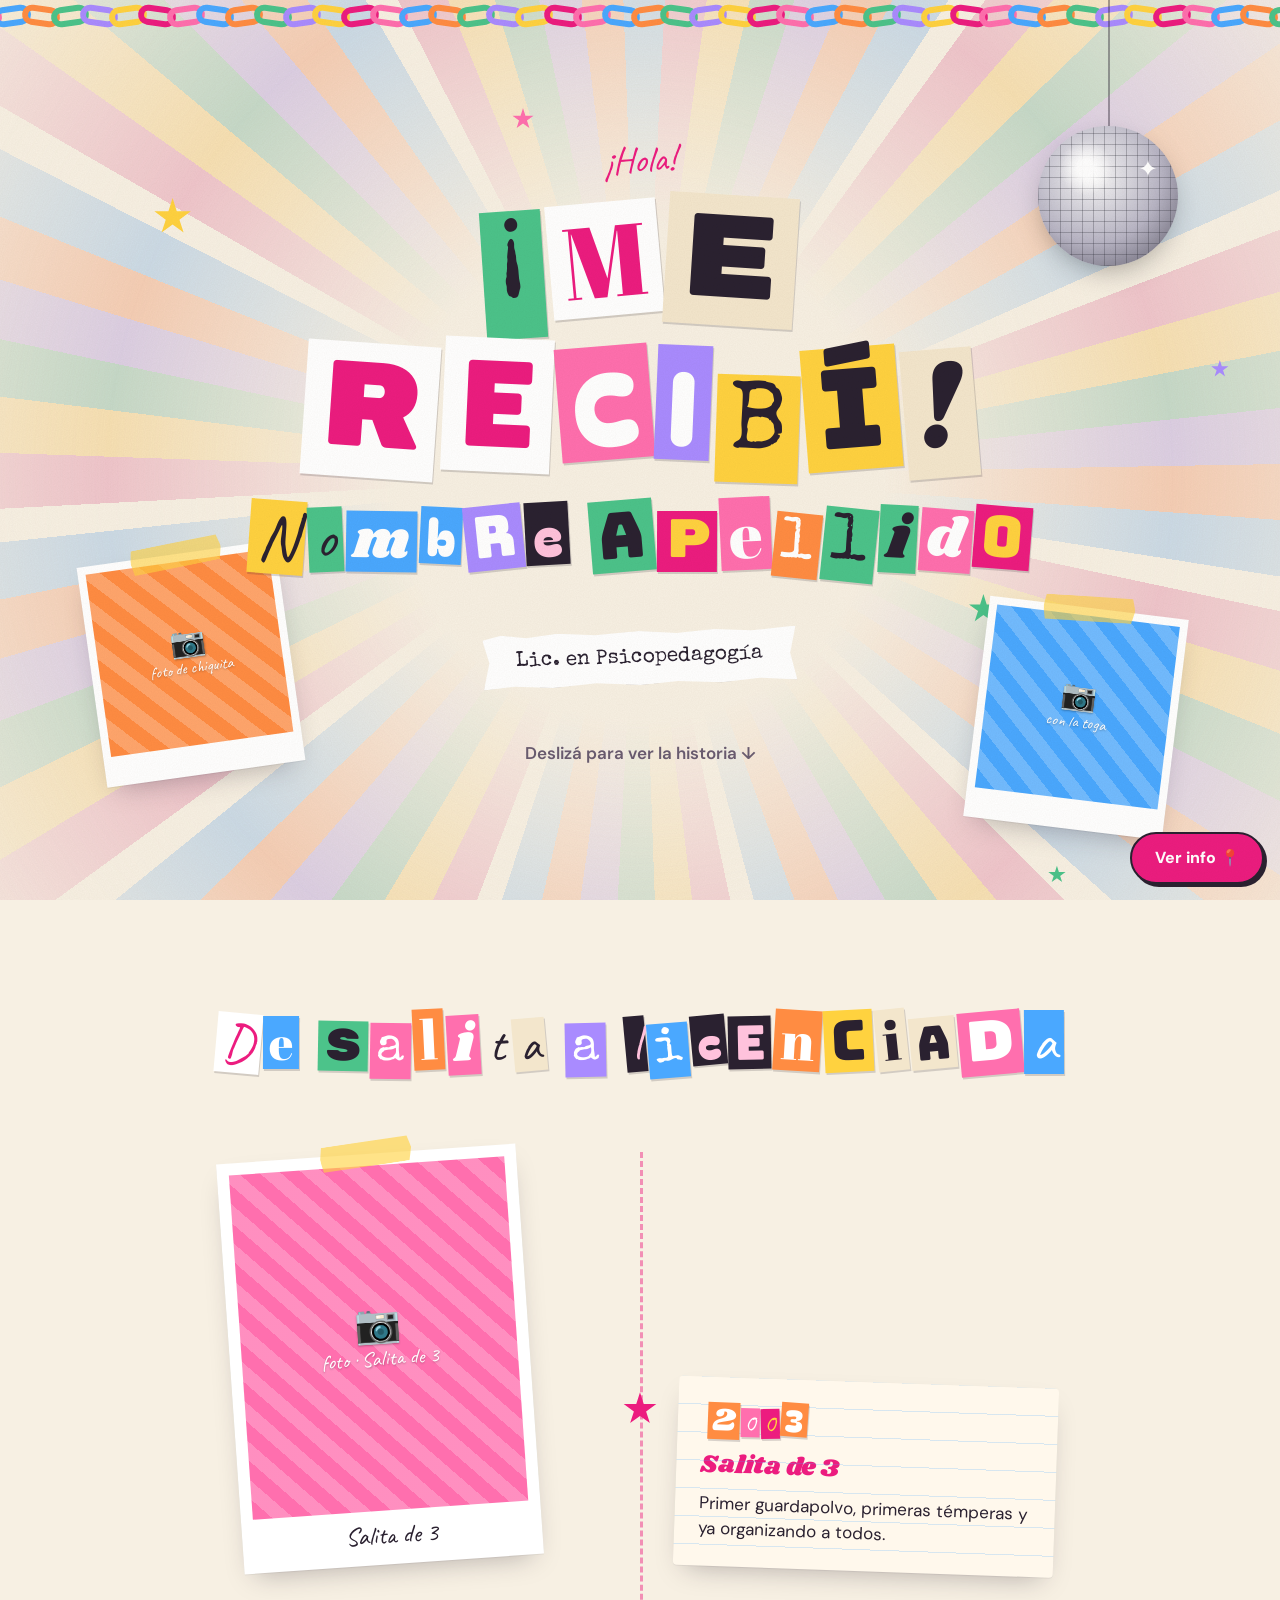
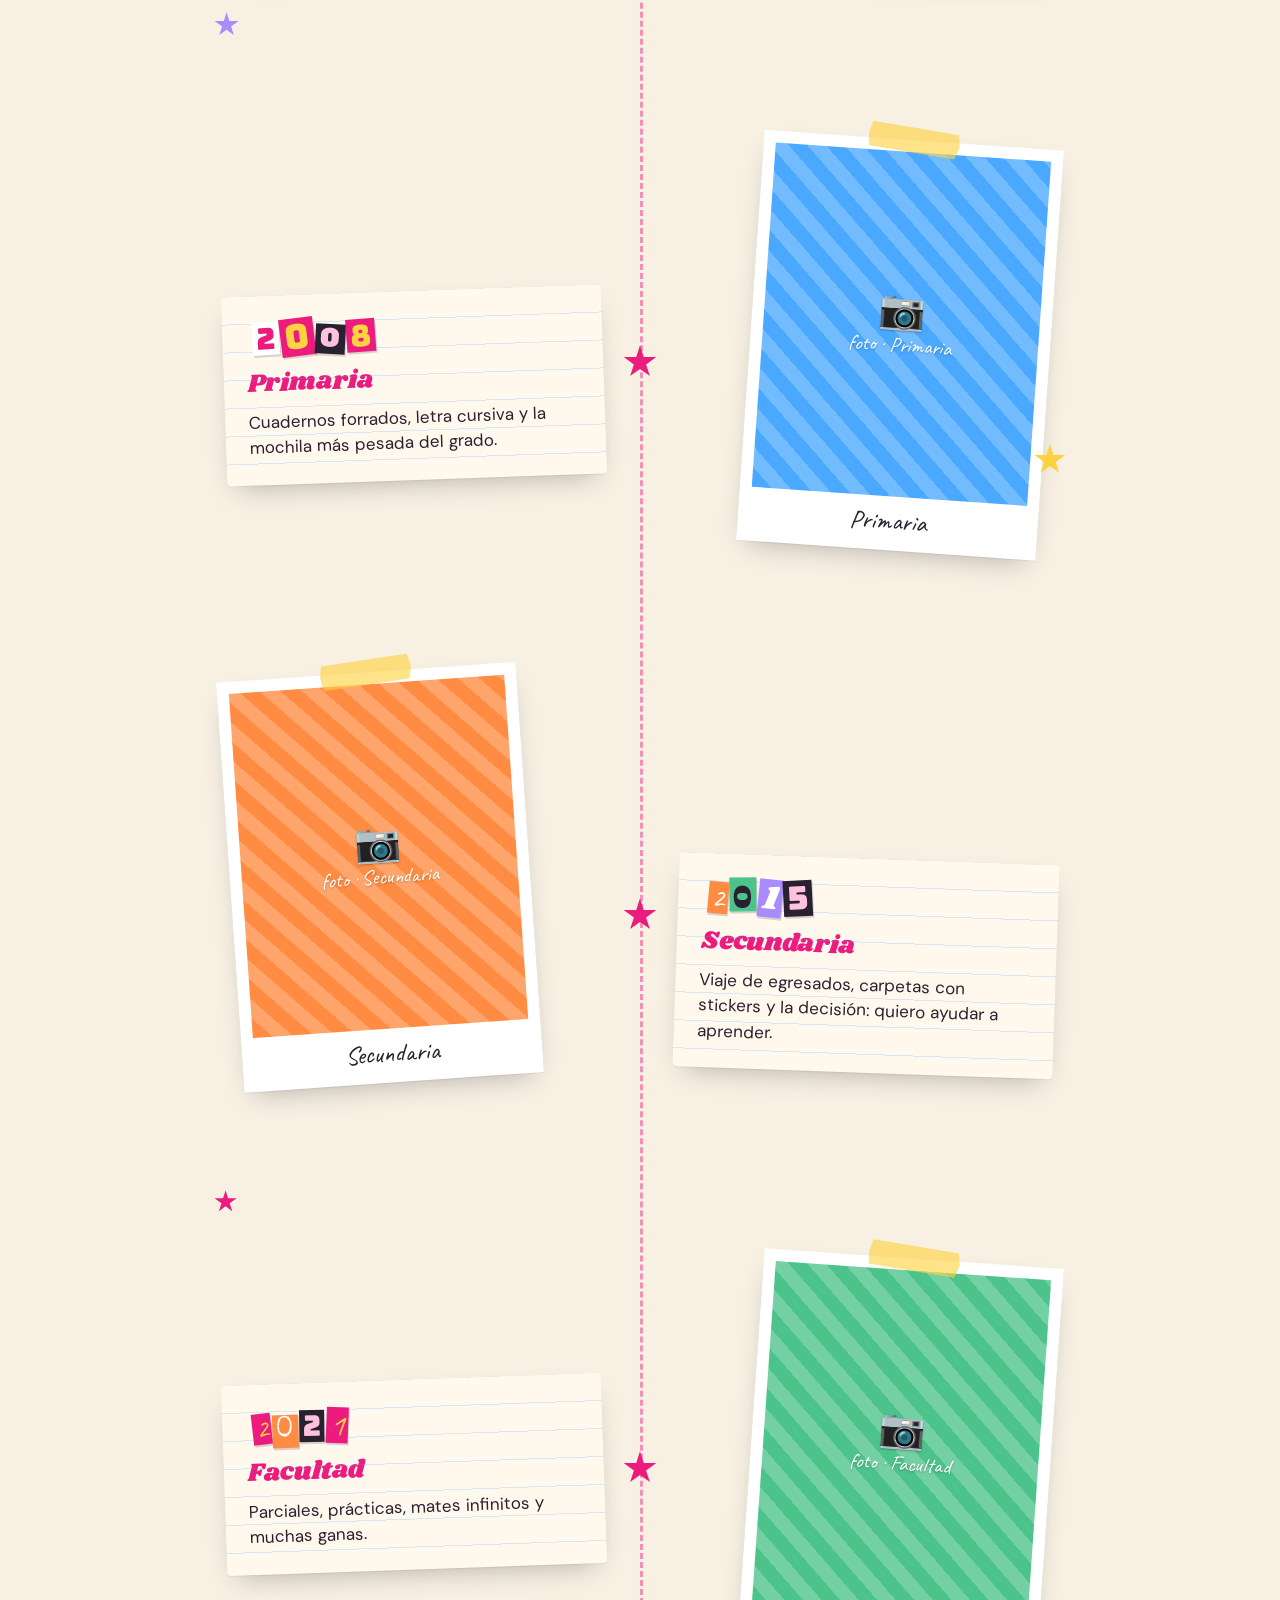
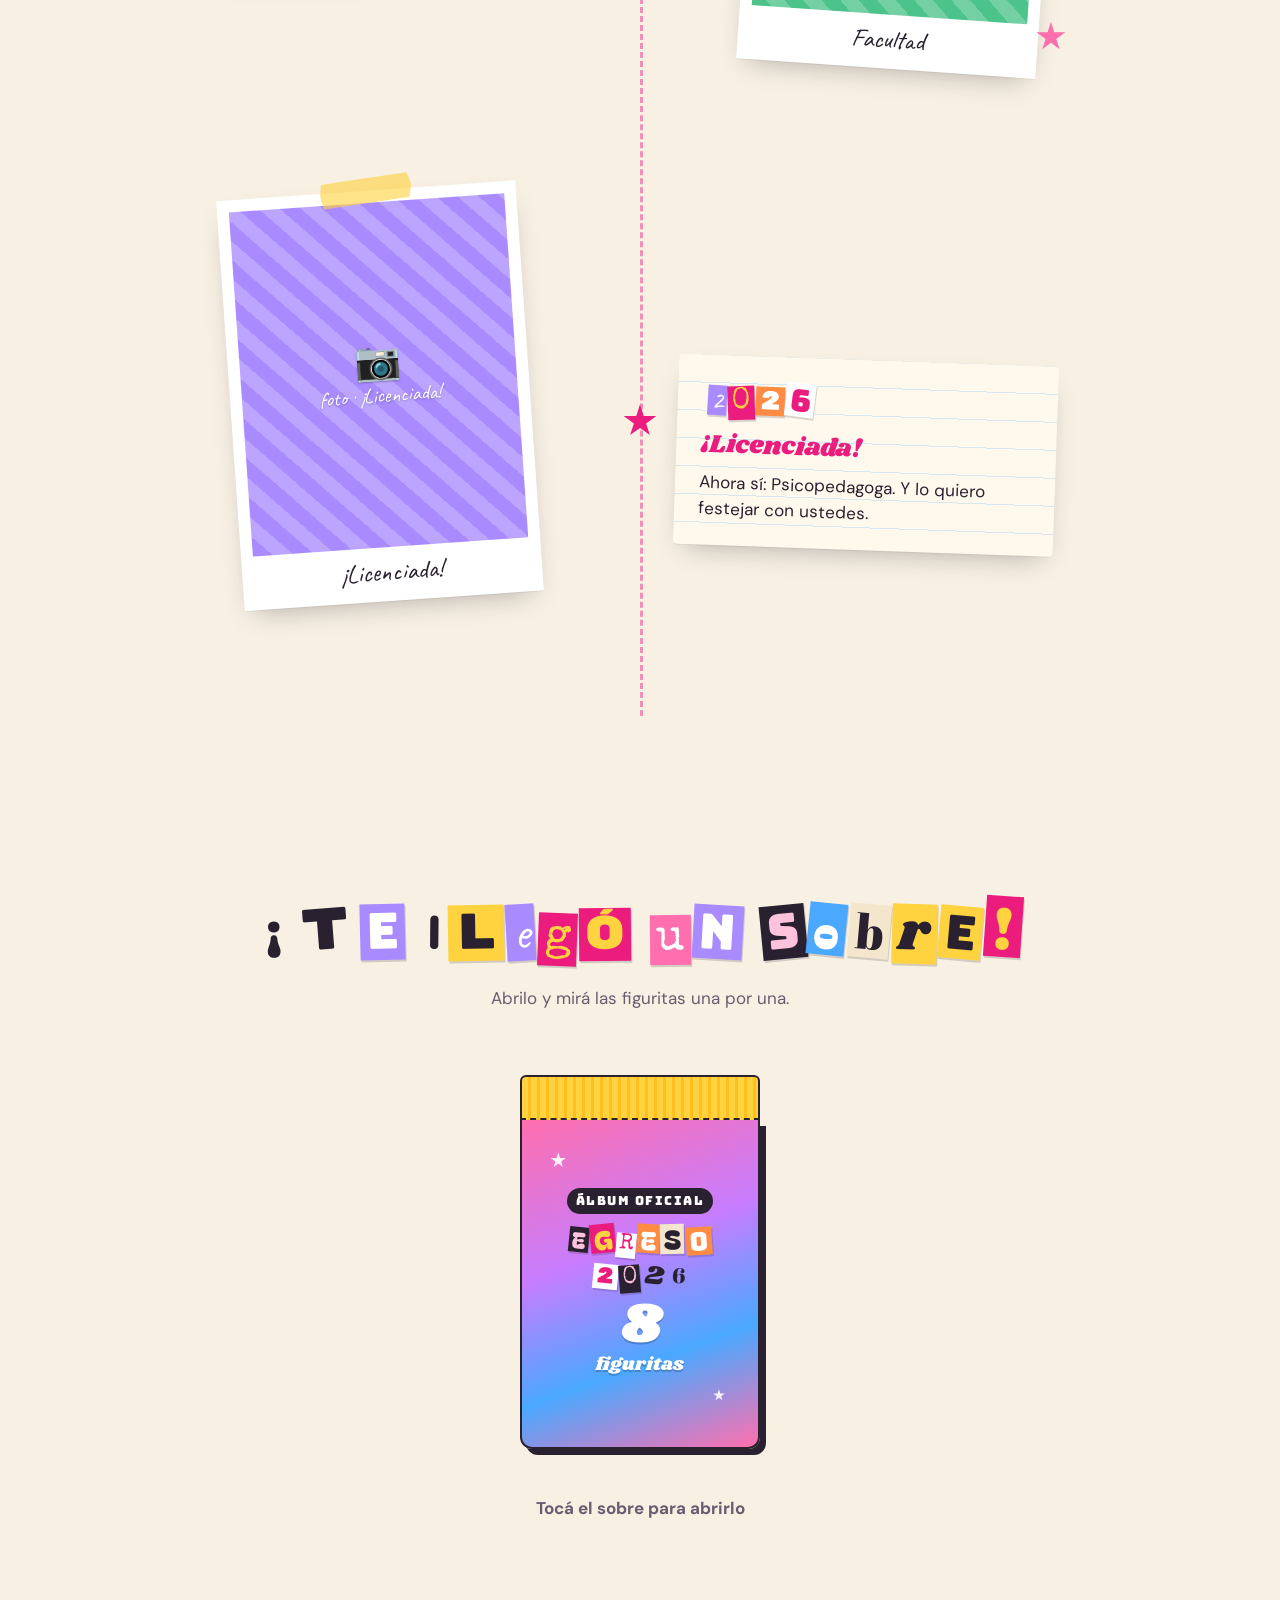
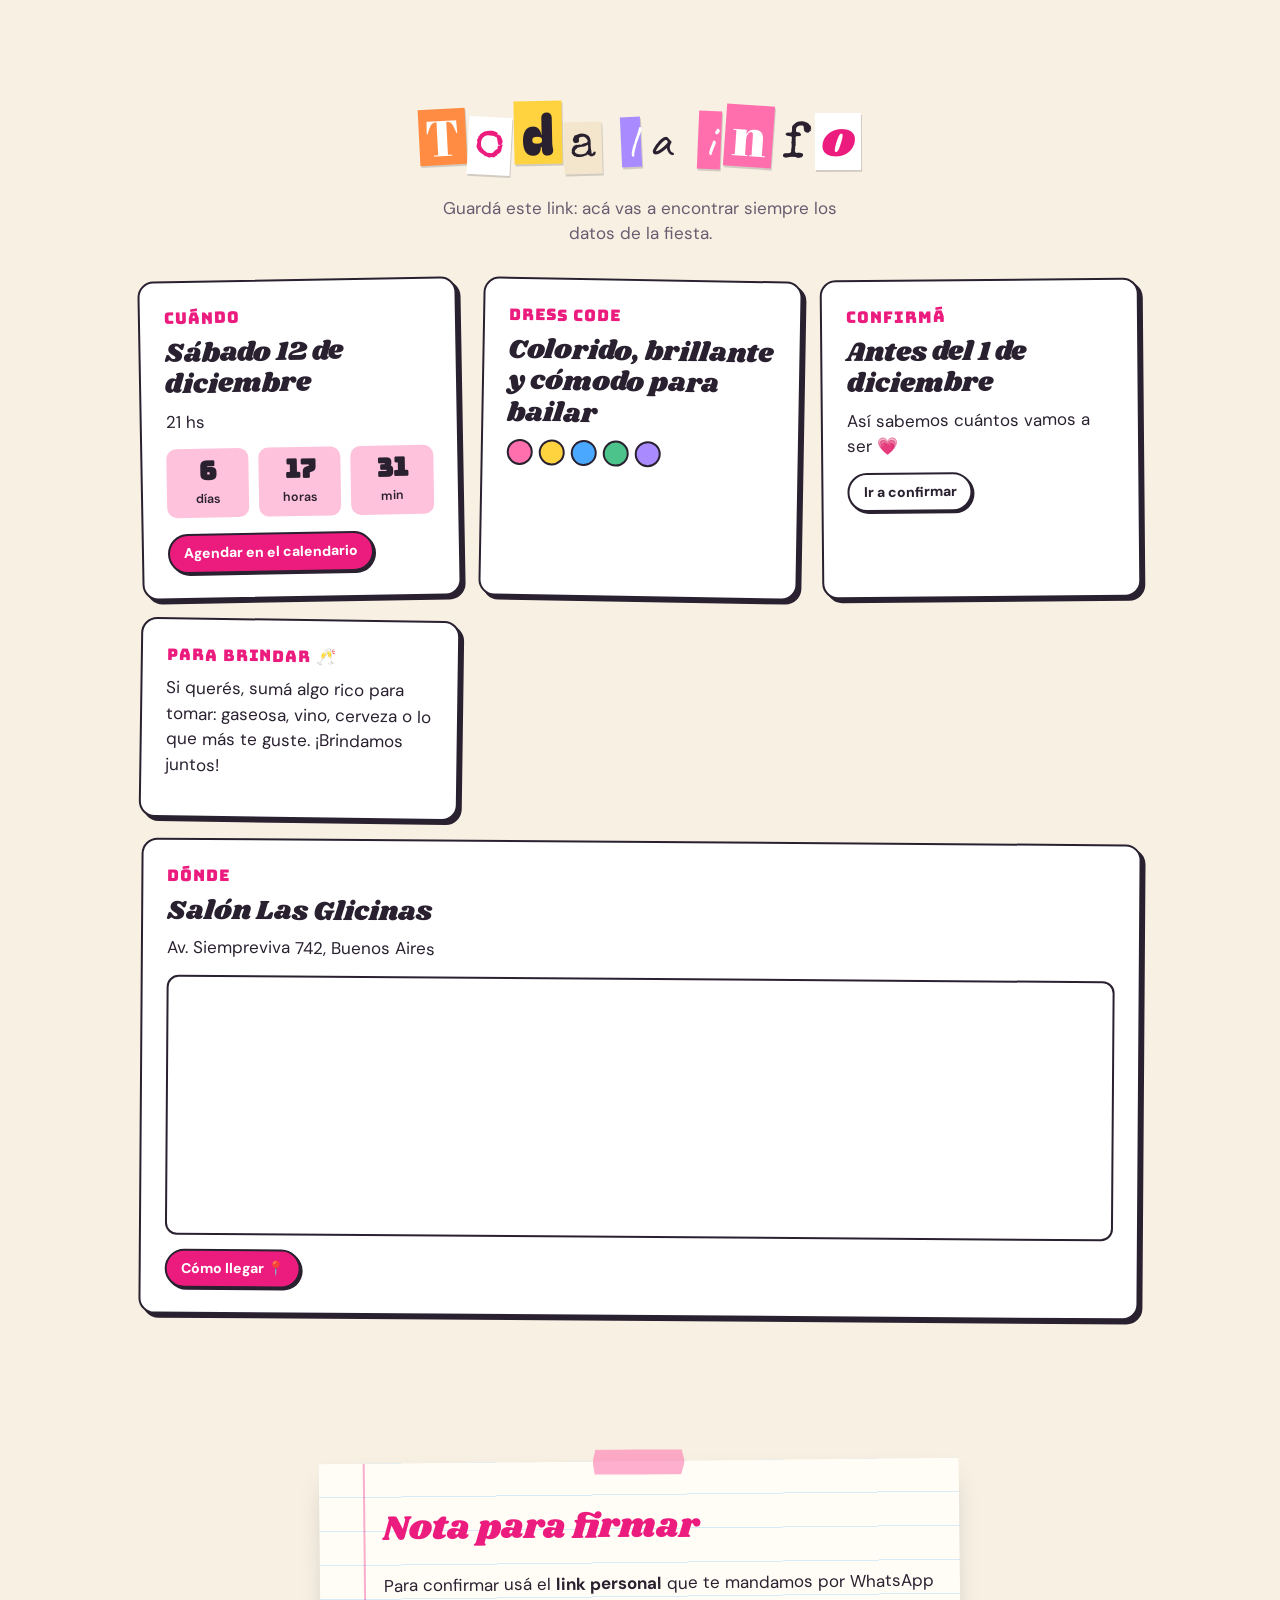
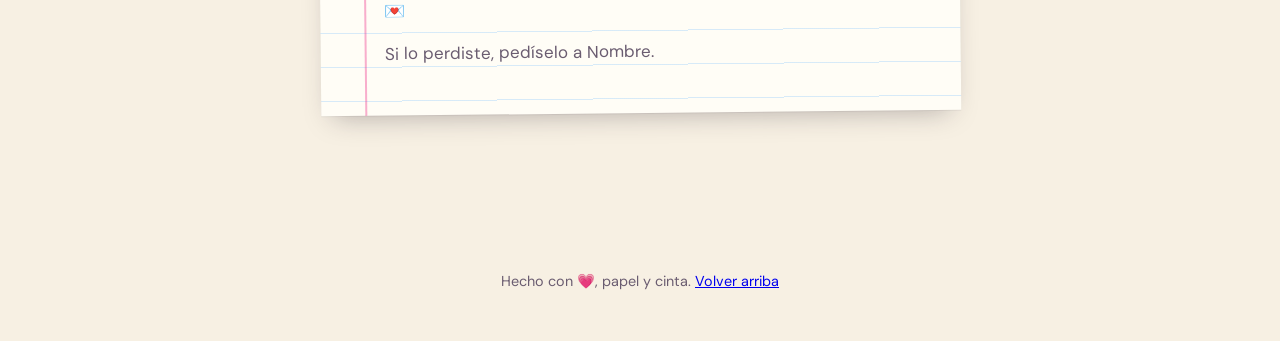
==== index.html @ b0fa6487 "Invitación de egreso Orne" ====
<!doctype html>
<html lang="es">
<head>
<meta charset="utf-8">
<meta name="viewport" content="width=device-width,initial-scale=1,viewport-fit=cover">
<title>¡Me recibí! · Invitación</title>
<meta name="description" content="Abrí tu sobre de figuritas y confirmá tu asistencia a la fiesta de egreso.">
<meta property="og:title" content="¡Me recibí! Estás invitado/a 💌">
<meta property="og:description" content="Abrí tu sobre de figuritas y confirmá tu asistencia.">
<meta property="og:type" content="website">
<meta name="theme-color" content="#f7f0e3">
<link rel="preconnect" href="https://fonts.googleapis.com">
<link rel="preconnect" href="https://fonts.gstatic.com" crossorigin>
<link href="https://fonts.googleapis.com/css2?family=Abril+Fatface&family=Bagel+Fat+One&family=Bungee&family=Caveat:wght@500;700&family=DM+Sans:opsz,wght@9..40,400;9..40,600;9..40,800&family=Rubik+Mono+One&family=Shrikhand&family=Special+Elite&display=swap" rel="stylesheet">
<link rel="stylesheet" href="css/base.css">
<style>
  /* ---------- hero ---------- */
  .hero { position: relative; min-height: 100svh; display: grid; place-items: center; text-align: center; overflow: hidden; padding: 72px 16px 56px; }
  .burst {
    position: absolute; inset: -20%;
    background: repeating-conic-gradient(from 3deg at 50% 52%,
      #e9a3b8 0 5deg, #f6d38b 0 10deg, #9fc7b2 0 15deg, #c7b4e3 0 20deg, #f3b28f 0 25deg, #a9c9e8 0 30deg, #f7f0e3 0 33deg);
    opacity: .55;
    -webkit-mask-image: radial-gradient(circle at 50% 52%, transparent 0 22%, #000 48%, transparent 78%);
            mask-image: radial-gradient(circle at 50% 52%, transparent 0 22%, #000 48%, transparent 78%);
    animation: spin 120s linear infinite;
  }
  @keyframes spin { to { rotate: 360deg; } }
  .hero .chain { position: absolute; top: 0; left: 0; right: 0; }
  .hero-inner { position: relative; z-index: 2; max-width: 900px; }
  .greet { font-family: var(--hand); font-size: clamp(1.6rem, 5vw, 2.3rem); margin: 0 0 .2em; color: var(--hot); rotate: -3deg; }
  .hero h1 { font-weight: 400; font-size: clamp(2.6rem, 12vw, 6.6rem); margin: 0; line-height: 1.1; }
  .hero .name { font-size: clamp(1.7rem, 7vw, 3.6rem); margin: .25em 0 .5em; }
  .strip {
    display: inline-block; background: #fff; padding: .55em 1.6em; font-family: 'Special Elite', monospace; font-size: clamp(1rem, 3.4vw, 1.3rem);
    rotate: -2deg; box-shadow: var(--shadow);
    clip-path: polygon(0 8%, 6% 0, 14% 6%, 24% 0, 36% 5%, 50% 0, 62% 6%, 74% 1%, 86% 6%, 100% 0, 98% 50%, 100% 100%, 88% 94%, 76% 100%, 62% 95%, 50% 100%, 36% 94%, 22% 100%, 10% 95%, 0 100%, 2% 50%);
  }
  .scroll-hint { margin-top: 2.2rem; font-weight: 600; color: var(--ink-2); animation: bob 1.8s ease-in-out infinite; }
  @keyframes bob { 50% { translate: 0 6px; } }
  .hero-pol { position: absolute; z-index: 1; width: clamp(110px, 18vw, 200px); background: #fff; padding: 8px 8px 30px; box-shadow: var(--shadow); }
  .hero-pol .ph { aspect-ratio: 1; font-size: 1rem; }
  .hero-pol .tape { top: -12px; left: 50%; margin-left: -46px; rotate: -4deg; }
  .disco {
    position: absolute; z-index: 1; width: clamp(80px, 13vw, 140px); aspect-ratio: 1; border-radius: 50%;
    background:
      radial-gradient(circle at 34% 30%, rgba(255,255,255,.95) 0 6%, transparent 20%),
      repeating-linear-gradient(0deg, rgba(40,40,50,.28) 0 1px, transparent 1px 11px),
      repeating-linear-gradient(90deg, rgba(40,40,50,.28) 0 1px, transparent 1px 11px),
      radial-gradient(circle at 40% 35%, #fafafa, #b7b4c4 55%, #5a5766);
    box-shadow: 0 10px 30px -10px rgba(0,0,0,.4);
  }
  .disco::before { content: ""; position: absolute; left: 50%; bottom: 100%; height: 60vh; border-left: 2px solid rgba(42,33,48,.4); }
  .disco::after { content: "✦"; position: absolute; top: 18%; right: 14%; color: #fff; font-size: 1.4em; animation: twinkle 1.6s ease-in-out infinite; }
  @keyframes twinkle { 50% { opacity: .2; scale: .6; } }

  .ph {
    aspect-ratio: 4/5; display: grid; place-items: center; align-content: center; gap: .2em; text-align: center; padding: 10px;
    background: repeating-linear-gradient(45deg, var(--c, var(--pink)) 0 14px, color-mix(in srgb, var(--c, var(--pink)) 78%, #fff) 14px 28px);
    color: #fff; font-family: var(--hand); font-size: 1.3rem; line-height: 1.1; text-shadow: 0 1px 2px rgba(0,0,0,.25);
  }
  .ph b { font-size: 1.8em; line-height: 1; }

  /* ---------- timeline ---------- */
  .timeline { position: relative; max-width: 1000px; margin: 0 auto; padding: 12vh 16px 6vh; }
  .tl-line { position: absolute; left: 50%; top: 28vh; bottom: 10vh; border-left: 3px dashed var(--hot); opacity: .45; }
  .tl-item { position: relative; display: grid; grid-template-columns: 1fr 1fr; gap: clamp(28px, 6vw, 72px); align-items: center; margin: 12vh 0; }
  .tl-item > .star.dot { left: 50%; top: 50%; margin: -17px 0 0 -17px; --s: 34px; --c: var(--hot); }
  .tl-item.alt .polaroid { order: 2; }
  .polaroid { position: relative; justify-self: center; width: min(100%, 300px); background: #fff; padding: 12px 12px 54px; box-shadow: var(--shadow); rotate: var(--rot); translate: 0 var(--py, 0); }
  .polaroid img { aspect-ratio: 4/5; object-fit: cover; width: 100%; }
  .polaroid figcaption { position: absolute; left: 0; right: 0; bottom: 10px; text-align: center; font-family: var(--hand); font-size: 1.6rem; }
  .polaroid .tape { top: -13px; left: 50%; margin-left: -46px; rotate: var(--tr, -3deg); }
  .tl-note { position: relative; background: #fff8ec; padding: 22px 24px 24px; border-radius: 4px; box-shadow: var(--shadow); rotate: var(--rot); translate: 0 var(--py, 0); max-width: 380px; }
  .tl-item.alt .tl-note { justify-self: end; }
  .tl-note::before { content: ""; position: absolute; inset: 0; background: repeating-linear-gradient(transparent 0 27px, rgba(74,168,255,.22) 27px 28px); border-radius: inherit; pointer-events: none; }
  .tl-year { font-size: 1.9rem; display: block; margin-bottom: .2em; }
  .tl-note h3 { font-family: 'Shrikhand', serif; font-weight: 400; font-size: 1.6rem; margin: 0 0 .25em; color: var(--hot); }
  .tl-note p { margin: 0; position: relative; }
  .tl-item .star.float { translate: 0 var(--py, 0); }
  .reveal { opacity: 0; transform: translateY(46px) scale(.96); transition: opacity .8s, transform .9s cubic-bezier(.2,.8,.2,1); }
  .reveal.in { opacity: 1; transform: none; }

  /* ---------- sobre ---------- */
  .pack-sec { padding: 10vh 16px 8vh; text-align: center; position: relative; }
  .stage { position: relative; min-height: calc(min(72vw, 280px) * 1.45 + 30px); display: grid; place-items: center; margin: 1rem 0; }
  .pack { position: relative; width: min(62vw, 240px); aspect-ratio: 5/7.8; border: 0; padding: 0; background: none; cursor: pointer; animation: wobble 2.6s ease-in-out infinite; }
  @keyframes wobble { 0%, 100% { rotate: -2deg; } 50% { rotate: 2deg; translate: 0 -6px; } }
  .pack-top {
    position: absolute; top: 0; left: 0; right: 0; height: 12%; border: 2px solid var(--ink); border-bottom: 2px dashed var(--ink); border-radius: 6px 6px 0 0;
    background: repeating-linear-gradient(90deg, #ffd23f 0 6px, #ffbf1f 6px 9px);
    transition: transform .6s cubic-bezier(.3,.6,.3,1), opacity .6s;
  }
  .pack-body {
    position: absolute; inset: 12% 0 0; border: 2px solid var(--ink); border-top: 0; border-radius: 0 0 12px 12px; overflow: hidden;
    background: linear-gradient(160deg, #ff6fae, #c77dff 40%, #4aa8ff 70%, #ff6fae);
    display: flex; flex-direction: column; align-items: center; justify-content: center; gap: .6rem; color: #fff; padding: 12px;
    box-shadow: 6px 6px 0 var(--ink);
    transition: transform .5s .25s, opacity .5s .25s;
  }
  .pack-body::before { content: ""; position: absolute; inset: 0; background: linear-gradient(110deg, transparent 30%, rgba(255,255,255,.65) 45%, transparent 60%); translate: -100% 0; animation: shine 3.2s ease-in-out infinite; }
  @keyframes shine { 60%, 100% { translate: 100% 0; } }
  .pack-brand { font-family: var(--display); font-size: .78rem; letter-spacing: .12em; background: var(--ink); padding: .3em .7em; border-radius: 999px; position: relative; }
  .pack-title { font-size: 1.55rem; position: relative; }
  .pack-count { font-family: 'Shrikhand', serif; font-size: 1.15rem; position: relative; text-shadow: 0 2px 0 rgba(0,0,0,.2); }
  .pack-count b { display: block; font-size: 3.4rem; line-height: .9; }
  .pack .star { --c: #fff; opacity: .9; }
  .pack.open { animation: none; pointer-events: none; }
  .pack.open .pack-top { transform: translate(60px, -120px) rotate(28deg); opacity: 0; }
  .pack.open .pack-body { transform: translateY(60px) scale(.9); opacity: 0; }
  .hint { min-height: 1.6em; font-weight: 700; color: var(--ink-2); margin: .5rem 0 1rem; }

  .deck { position: relative; width: min(72vw, 280px); aspect-ratio: 5/7; touch-action: pan-y; user-select: none; -webkit-user-select: none; }
  .card { position: absolute; inset: 0; perspective: 1200px; transition: transform .45s cubic-bezier(.3,.7,.3,1), opacity .45s; cursor: grab; }
  .card:nth-last-child(2) { transform: translate(10px, 8px) rotate(4deg); }
  .card:nth-last-child(n+3) { transform: translate(-10px, 12px) rotate(-4deg); }
  .card-inner { position: relative; width: 100%; height: 100%; transform-style: preserve-3d; transition: transform .6s cubic-bezier(.3,.7,.3,1); transform: rotateY(180deg); }
  .card.flip .card-inner { transform: none; }
  .card-front, .card-back { position: absolute; inset: 0; backface-visibility: hidden; -webkit-backface-visibility: hidden; }
  .card-back {
    transform: rotateY(180deg); border-radius: 18px; border: 6px solid #fff; box-shadow: var(--shadow);
    background: radial-gradient(circle, rgba(255,255,255,.35) 2px, transparent 3px) 0 0/22px 22px, linear-gradient(160deg, var(--hot), var(--lilac));
    display: grid; place-items: center; color: #fff; font-family: var(--display); font-size: 1.3rem; letter-spacing: .1em;
  }
  .deck-bar { display: flex; align-items: center; justify-content: center; gap: 14px; margin-top: 18px; }
  .counter { font-family: var(--display); font-size: 1.1rem; }

  /* ---------- figurita ---------- */
  .card-front, .fig-btn, dialog.zoom { container-type: inline-size; }
  .fig { position: relative; width: 100%; aspect-ratio: 5/7; background: #fff; border-radius: 7cqw; padding: 5cqw; display: flex; flex-direction: column; box-shadow: var(--shadow); overflow: hidden; text-align: center; }
  .fig-art { position: relative; flex: 1; border-radius: 4cqw; overflow: hidden; display: grid; }
  .fig-art img { width: 100%; height: 100%; object-fit: cover; }
  .fig-art .ph { aspect-ratio: auto; font-size: 9cqw; }
  .fig-n { position: absolute; z-index: 2; top: 2.5cqw; left: 2.5cqw; width: 18cqw; height: 18cqw; border-radius: 50%; background: var(--ink); color: var(--yellow); display: grid; place-items: center; font-family: var(--display); font-size: 8cqw; border: 1.2cqw solid #fff; }
  .fig-name { margin-top: 4cqw; background: var(--c2, var(--hot)); color: #fff; font-family: var(--display); font-size: 7cqw; line-height: 1.1; padding: 3cqw 2cqw; border-radius: 3cqw; text-transform: uppercase; }
  .fig--dato .fig-art { background: radial-gradient(circle, rgba(255,255,255,.5) 1.2cqw, transparent 1.5cqw) 0 0/9cqw 9cqw, var(--c, var(--yellow)); align-content: center; justify-items: center; gap: 2cqw; padding: 6cqw; color: var(--ink); }
  .fig-ico { font-size: 22cqw; line-height: 1; }
  .fig-val { font-weight: 800; font-size: 8.5cqw; line-height: 1.15; }
  .fig-val small { display: block; font-weight: 600; font-size: .72em; margin-top: 1.5cqw; }
  .fig--shiny::after { content: ""; position: absolute; inset: 0; pointer-events: none; mix-blend-mode: overlay; background: linear-gradient(115deg, transparent 20%, #ff6fae 35%, #ffd23f 45%, #4cc38a 55%, #4aa8ff 65%, transparent 80%) 0 0/250% 100%; animation: holo 3.5s linear infinite; }
  @keyframes holo { to { background-position: -250% 0; } }

  /* ---------- álbum ---------- */
  .album-sec { padding: 4vh 16px 10vh; text-align: center; }
  .album {
    position: relative; max-width: 900px; margin: 0 auto; border: 2px solid var(--ink); border-radius: 20px; padding: clamp(16px, 4vw, 36px); box-shadow: 6px 6px 0 var(--ink);
    background-color: #fff4f8;
    background-image:
      repeating-linear-gradient(0deg, rgba(255,111,174,.16) 0 18px, transparent 18px 48px),
      repeating-linear-gradient(90deg, rgba(74,168,255,.13) 0 18px, transparent 18px 48px),
      repeating-linear-gradient(90deg, rgba(255,210,63,.2) 0 3px, transparent 3px 24px);
  }
  .album-head { display: flex; flex-wrap: wrap; align-items: baseline; justify-content: space-between; gap: 8px; margin-bottom: 18px; }
  .album-head h2 { margin: 0; font-weight: 400; font-size: clamp(1.6rem, 5vw, 2.4rem); }
  .album-progress { font-family: var(--display); background: var(--ink); color: var(--yellow); padding: .3em .8em; border-radius: 999px; font-size: .85rem; }
  .pages { display: grid; gap: clamp(16px, 4vw, 40px); }
  .page { display: grid; grid-template-columns: repeat(2, 1fr); gap: clamp(12px, 3vw, 22px); }
  .slot { position: relative; aspect-ratio: 5/7; border: 2.5px dashed rgba(42,33,48,.3); border-radius: 14px; display: grid; place-items: center; background: rgba(255,255,255,.6); }
  .slot-n { font-family: var(--display); font-size: 1.8rem; color: rgba(42,33,48,.25); }
  .fig-btn { position: absolute; inset: 0; display: block; border: 0; padding: 0; background: none; cursor: zoom-in; rotate: var(--r); }
  .fig-btn .fig { height: 100%; }
  .fig-btn.stick { animation: stick .6s cubic-bezier(.2,1.5,.4,1) backwards; animation-delay: var(--d); }
  @keyframes stick { from { transform: scale(1.6) translateY(-40px) rotate(12deg); opacity: 0; } }
  @media (min-width: 760px) {
    .pages { grid-template-columns: 1fr 1fr; }
    .pages::before { content: ""; position: absolute; top: 12px; bottom: 12px; left: 50%; width: 30px; margin-left: -15px; background: linear-gradient(90deg, transparent, rgba(42,33,48,.12), transparent); pointer-events: none; }
  }
  .album-actions { margin-top: 26px; display: flex; flex-wrap: wrap; gap: 12px; justify-content: center; }
  dialog.zoom { border: 0; padding: 0; background: none; width: min(82vw, 340px); overflow: visible; }
  dialog.zoom::backdrop { background: rgba(42,33,48,.6); backdrop-filter: blur(3px); }

  /* ---------- info ---------- */
  .info-sec { padding: 10vh 16px; }
  .info-grid { display: grid; gap: 22px; grid-template-columns: repeat(auto-fit, minmax(260px, 1fr)); max-width: 1000px; margin: 0 auto; }
  .info-card { position: relative; background: #fff; border: 2px solid var(--ink); border-radius: 16px; padding: 24px; box-shadow: 4px 4px 0 var(--ink); rotate: var(--r, 0deg); }
  .info-card h3 { margin: 0 0 .5em; font-family: var(--display); font-weight: 400; font-size: 1rem; letter-spacing: .06em; color: var(--hot); }
  .info-card .big { font-family: 'Shrikhand', serif; font-size: 1.7rem; line-height: 1.15; margin: 0 0 .3em; }
  .info-card p { margin: 0 0 .8em; }
  .info-card.map { grid-column: 1 / -1; }
  .map-frame { width: 100%; height: 260px; border: 2px solid var(--ink); border-radius: 12px; margin: 8px 0 14px; display: block; }
  .count { display: flex; gap: 10px; margin: 12px 0 16px; }
  .count div { flex: 1; text-align: center; background: var(--rose); border-radius: 10px; padding: 8px 4px; }
  .count b { display: block; font-family: var(--display); font-size: 1.6rem; line-height: 1.1; }
  .count span { font-size: .78rem; font-weight: 600; }
  .swatches { display: flex; gap: 6px; margin-top: 10px; }
  .swatches i { width: 26px; height: 26px; border-radius: 50%; border: 2px solid var(--ink); background: var(--c); }

  /* ---------- confirmación ---------- */
  .rsvp-sec { padding: 6vh 16px 14vh; }
  .note {
    position: relative; max-width: 640px; margin: 0 auto; padding: 40px 24px 32px 64px; rotate: -.6deg; box-shadow: var(--shadow);
    background: #fffdf6 repeating-linear-gradient(transparent 0 33px, rgba(74,168,255,.22) 33px 34px);
  }
  .note::before { content: ""; position: absolute; top: 0; bottom: 0; left: 44px; border-left: 2px solid rgba(236,28,127,.35); }
  .note > .tape { top: -12px; left: 50%; margin-left: -46px; background: rgba(255,111,174,.55); }
  .note h2 { font-family: 'Shrikhand', serif; font-weight: 400; font-size: clamp(1.6rem, 5vw, 2.2rem); margin: 0 0 .2em; color: var(--hot); }
  .member { border: 0; margin: 0; padding: 14px 0; border-bottom: 1px dashed var(--line); display: flex; flex-wrap: wrap; align-items: center; gap: 10px 14px; }
  .member legend { float: left; font-family: var(--hand); font-size: 1.8rem; font-weight: 700; line-height: 1; min-width: 5ch; margin-right: 4px; padding: 0; }
  .seg { display: inline-flex; border: 2px solid var(--ink); border-radius: 999px; overflow: hidden; background: #fff; }
  .seg label { position: relative; }
  .seg input { position: absolute; inset: 0; opacity: 0; margin: 0; cursor: pointer; }
  .seg span { display: block; padding: .42em 1em; font-weight: 700; font-size: .92rem; }
  .seg label + label span { border-left: 2px solid var(--ink); }
  .seg input:checked + span { background: var(--hot); color: #fff; }
  .seg input[value="no"]:checked + span { background: var(--ink); }
  .seg input:focus-visible + span { outline: 3px solid var(--blue); outline-offset: -3px; }
  .rsvp-msg { margin: 18px 0 20px; }
  .rsvp-msg label { font-family: var(--hand); font-size: 1.5rem; font-weight: 700; }
  .summary { list-style: none; padding: 0; margin: 12px 0 18px; }
  .summary li { font-family: var(--hand); font-size: 1.6rem; line-height: 1.5; }
  .summary small { font-family: var(--font); font-size: .85rem; color: var(--ink-2); }
  .err { color: #c0003d; font-weight: 700; }

  .fab { position: fixed; z-index: 40; right: 16px; bottom: calc(16px + env(safe-area-inset-bottom)); transition: opacity .3s, translate .3s; }
  .fab.off { opacity: 0; translate: 0 20px; pointer-events: none; }
  footer { text-align: center; padding: 32px 16px 48px; color: var(--ink-2); font-size: .9rem; }

  @media (max-width: 700px) {
    .hero { padding-bottom: 170px; }
    .hero-pol { width: 104px; }
    .tl-line { left: 22px; }
    .tl-item { grid-template-columns: 1fr; padding-left: 34px; gap: 22px; margin: 9vh 0; }
    .tl-item.alt .polaroid { order: 0; }
    .tl-item > .star.dot { left: 22px; top: 40px; }
    .tl-item.alt .tl-note { justify-self: start; }
    .polaroid { justify-self: start; width: min(88%, 280px); }
    .note { padding: 36px 18px 28px 48px; }
    .note::before { left: 32px; }
  }
</style>
</head>
<body>

<header class="hero" id="top">
  <div class="burst"></div>
  <div class="chain" id="chain"></div>
  <div class="disco" style="top:14%;right:8%" data-speed="-.25"></div>
  <figure class="hero-pol" style="left:4%;bottom:12%;rotate:-8deg" data-speed=".18"><span class="tape"></span><div class="ph" style="--c:#ff8c42"><b>📷</b>foto de chiquita</div></figure>
  <figure class="hero-pol" style="right:5%;bottom:6%;rotate:7deg" data-speed=".3"><span class="tape"></span><div class="ph" style="--c:#4aa8ff"><b>📷</b>con la toga</div></figure>
  <span class="star" style="--s:38px;--c:var(--yellow);top:22%;left:12%" data-speed=".4"></span>
  <span class="star" style="--s:22px;--c:var(--pink);top:12%;left:40%" data-speed=".2"></span>
  <span class="star" style="--s:30px;--c:var(--green);top:66%;right:22%" data-speed="-.3"></span>
  <span class="star" style="--s:18px;--c:var(--lilac);top:40%;right:4%" data-speed=".5"></span>
  <div class="hero-inner">
    <p class="greet" id="greet">¡Hola!</p>
    <h1 data-ransom="¡ME RECIBÍ!"></h1>
    <p class="name" id="heroName"></p>
    <p class="strip" id="heroCarrera"></p>
    <p class="scroll-hint">Deslizá para ver la historia ↓</p>
  </div>
</header>

<main>
  <section class="timeline" id="historia" aria-label="Historia">
    <h2 class="sec-title" data-ransom="De salita a licenciada"></h2>
    <div class="tl-line"></div>
    <div id="tlItems"></div>
  </section>

  <section class="pack-sec" id="sobre">
    <h2 class="sec-title" data-ransom="¡Te llegó un sobre!"></h2>
    <p class="sec-sub muted" id="packSub">Abrilo y mirá las figuritas una por una.</p>
    <div class="stage">
      <button class="pack" id="pack" aria-label="Abrir el sobre de figuritas">
        <span class="pack-top"></span>
        <span class="pack-body">
          <span class="star" style="--s:16px;top:10%;left:12%"></span>
          <span class="star" style="--s:12px;bottom:14%;right:14%"></span>
          <span class="pack-brand">ÁLBUM OFICIAL</span>
          <span class="pack-title" data-ransom="EGRESO 2026"></span>
          <span class="pack-count"><b id="packN">8</b>figuritas</span>
        </span>
      </button>
      <div class="deck" id="deck" hidden></div>
    </div>
    <p class="hint" id="hint" aria-live="polite">Tocá el sobre para abrirlo</p>
    <div class="deck-bar" id="deckBar" hidden>
      <span class="counter" id="counter">1 / 8</span>
      <button class="btn sm alt" id="nextBtn">Siguiente →</button>
    </div>
    <button class="btn" id="toAlbum" hidden>Pegarlas en el álbum ✨</button>
  </section>

  <section class="album-sec" id="album" hidden>
    <div class="album">
      <div class="album-head">
        <h2 data-ransom="Mi álbum"></h2>
        <span class="album-progress" id="albumProgress"></span>
      </div>
      <div class="pages" id="pages"></div>
    </div>
    <div class="album-actions">
      <a class="btn" href="#info">Ver toda la info ↓</a>
      <button class="btn alt" id="replay">Abrir el sobre otra vez</button>
    </div>
  </section>

  <section class="info-sec" id="info">
    <h2 class="sec-title" data-ransom="Toda la info"></h2>
    <p class="sec-sub muted">Guardá este link: acá vas a encontrar siempre los datos de la fiesta.</p>
    <div class="info-grid" id="infoGrid"></div>
  </section>

  <section class="rsvp-sec" id="confirmar">
    <div class="note">
      <span class="tape"></span>
      <h2>Nota para firmar</h2>
      <div id="rsvpBox" aria-live="polite"><p class="muted">Buscando tu invitación…</p></div>
    </div>
  </section>
</main>

<footer>Hecho con 💗, papel y cinta. <a href="#top">Volver arriba</a></footer>

<a class="btn fab off" id="fab" href="#confirmar">Confirmar 💌</a>
<dialog class="zoom" id="zoom" aria-label="Figurita"></dialog>

<script src="config.js"></script>
<script src="js/common.js"></script>
<script>
(() => {
  const E = CONFIG.evento;
  const FIGS = CONFIG.figuritas;
  const slug = (new URLSearchParams(location.search).get('inv') || '').trim().toLowerCase();
  const COLORS = ['#ff6fae', '#4aa8ff', '#ff8c42', '#4cc38a', '#a98bff', '#ffd23f', '#ec1c7f'];
  const state = { invitado: null, respuesta: null, editing: false };
  const seenKey = 'sobre-abierto';

  // ---------- hero ----------
  $('#chain').innerHTML = Array.from({ length: 60 }, (_, i) => `<i style="--c:${COLORS[i % COLORS.length]};--r:${i % 2 ? 8 : -8}deg"></i>`).join('');
  $('#heroName').dataset.ransom = E.homenajeada;
  $('#heroCarrera').textContent = E.carrera;
  ransomAll();

  // ---------- timeline ----------
  const ph = (label, i) => `<div class="ph" style="--c:${COLORS[i % COLORS.length]}"><b>📷</b>${esc(label)}</div>`;
  $('#tlItems').innerHTML = CONFIG.timeline.map((t, i) => `
    <article class="tl-item${i % 2 ? ' alt' : ''}">
      <span class="star dot"></span>
      <figure class="polaroid reveal" style="--rot:${i % 2 ? 4 : -4}deg" data-speed=".06">
        <span class="tape" style="--tr:${i % 2 ? 5 : -5}deg"></span>
        ${t.foto ? `<img src="${esc(t.foto)}" alt="${esc(t.etapa)}" loading="lazy">` : ph('foto · ' + t.etapa, i)}
        <figcaption>${esc(t.etapa)}</figcaption>
      </figure>
      <div class="tl-note reveal" style="--rot:${i % 2 ? -2 : 2}deg" data-speed="-.08">
        <span class="tl-year" data-ransom="${esc(t.anio)}"></span>
        <h3>${esc(t.etapa)}</h3>
        <p>${esc(t.texto)}</p>
      </div>
      <span class="star float" style="--s:${18 + (i * 7) % 16}px;--c:${COLORS[(i + 3) % COLORS.length]};top:-6%;${i % 2 ? 'left' : 'right'}:6%" data-speed=".35"></span>
    </article>`).join('');
  ransomAll($('#tlItems'));

  // ---------- parallax + reveal ----------
  const px = $$('[data-speed]');
  let ticking = false;
  function parallax() {
    const vh = innerHeight;
    for (const el of px) {
      const r = el.parentElement.getBoundingClientRect();
      if (r.bottom < -200 || r.top > vh + 200) continue;
      el.style.setProperty('--py', ((r.top + r.height / 2 - vh / 2) * parseFloat(el.dataset.speed)).toFixed(1) + 'px');
    }
    ticking = false;
  }
  if (!reducedMotion) {
    for (const el of px) el.style.translate = '0 var(--py, 0)';
    addEventListener('scroll', () => { if (!ticking) { ticking = true; requestAnimationFrame(parallax); } }, { passive: true });
    parallax();
  }
  const io = new IntersectionObserver((es) => es.forEach((e) => { if (e.isIntersecting) { e.target.classList.add('in'); io.unobserve(e.target); } }), { threshold: .2 });
  $$('.reveal').forEach((el) => io.observe(el));

  // ---------- figuritas ----------
  const datos = () => ({
    fecha: { ico: '📅', titulo: 'Cuándo', val: `${esc(E.fechaTexto)}<small>${esc(E.horaTexto)}</small>` },
    lugar: { ico: '📍', titulo: 'Dónde', val: `${esc(E.lugar)}<small>${esc(E.direccion)}</small>` },
    dress: { ico: '✨', titulo: 'Dress code', val: esc(E.dressCode) },
    bebida: { ico: '🥂', titulo: 'Para brindar', val: `¿Traés algo para tomar?<small>gaseosa, vino, cerveza… ¡lo que gustes!</small>` },
    confirmar: { ico: '💌', titulo: 'Confirmá', val: `antes del<small>${esc(E.confirmarHasta)}</small>` },
  });
  function figHTML(f, i) {
    const c = COLORS[i % COLORS.length];
    const c2 = COLORS[(i + 2) % COLORS.length];
    const n = String(i + 1).padStart(2, '0');
    if (f.tipo === 'dato') {
      const d = datos()[f.dato];
      return `<div class="fig fig--dato${f.brillante ? ' fig--shiny' : ''}" style="--c:${c};--c2:${c2}"><span class="fig-n">${n}</span>
        <div class="fig-art"><span class="fig-ico">${d.ico}</span><span class="fig-val">${d.val}</span></div>
        <div class="fig-name">${d.titulo}</div></div>`;
    }
    return `<div class="fig${f.brillante ? ' fig--shiny' : ''}" style="--c2:${c2}"><span class="fig-n">${n}</span>
      <div class="fig-art">${f.foto ? `<img src="${esc(f.foto)}" alt="${esc(f.titulo)}">` : ph(f.titulo, i)}</div>
      <div class="fig-name">${esc(f.titulo)}</div></div>`;
  }

  // ---------- sobre y mazo ----------
  const pack = $('#pack'), deck = $('#deck'), hint = $('#hint'), bar = $('#deckBar');
  $('#packN').textContent = FIGS.length;
  let seen = 0;

  pack.addEventListener('click', () => {
    pack.classList.add('open');
    hint.textContent = '';
    setTimeout(() => { pack.hidden = true; openDeck(); }, reducedMotion ? 0 : 750);
  });

  function openDeck() {
    seen = 0;
    deck.innerHTML = FIGS.map((f, i) => ({ f, i })).reverse().map(({ f, i }) =>
      `<div class="card"><div class="card-inner"><div class="card-back">★ EGRESO ★</div><div class="card-front">${figHTML(f, i)}</div></div></div>`).join('');
    deck.hidden = false;
    bar.hidden = false;
    hint.textContent = 'Tocá o deslizá para ver la siguiente';
    prepTop();
  }
  const top = () => deck.lastElementChild;
  function prepTop() {
    const c = top();
    $('#counter').textContent = `${seen + 1} / ${FIGS.length}`;
    if (c) setTimeout(() => c.classList.add('flip'), reducedMotion ? 0 : 280);
  }
  function next(dir = 1) {
    const c = top();
    if (!c || c.dataset.gone) return;
    if (!c.classList.contains('flip')) { c.classList.add('flip'); return; }
    c.dataset.gone = '1';
    c.style.transform = `translateX(${dir * 130}vw) rotate(${dir * 35}deg)`;
    c.style.opacity = '0';
    setTimeout(() => {
      c.remove();
      seen++;
      if (top()) prepTop(); else finishDeck();
    }, reducedMotion ? 0 : 420);
  }
  function finishDeck() {
    deck.hidden = true;
    bar.hidden = true;
    hint.textContent = '¡Completaste el sobre! 🎉';
    $('#toAlbum').hidden = false;
    $('#toAlbum').focus({ preventScroll: true });
  }
  $('#nextBtn').addEventListener('click', () => next(1));

  let drag = null;
  deck.addEventListener('pointerdown', (e) => {
    const c = top();
    if (!c || c.dataset.gone) return;
    drag = { x: e.clientX, dx: 0, c };
    c.setPointerCapture(e.pointerId);
    c.style.transition = 'none';
  });
  deck.addEventListener('pointermove', (e) => {
    if (!drag) return;
    drag.dx = e.clientX - drag.x;
    drag.c.style.transform = `translateX(${drag.dx}px) rotate(${drag.dx / 14}deg)`;
  });
  const endDrag = (cancel) => {
    if (!drag) return;
    const { c, dx } = drag;
    drag = null;
    c.style.transition = '';
    if (!cancel && Math.abs(dx) < 8) { c.style.transform = ''; next(1); }
    else if (!cancel && Math.abs(dx) > 70) next(Math.sign(dx));
    else c.style.transform = '';
  };
  deck.addEventListener('pointerup', () => endDrag(false));
  deck.addEventListener('pointercancel', () => endDrag(true));

  // ---------- álbum ----------
  const half = Math.ceil(FIGS.length / 2);
  $('#pages').innerHTML = [FIGS.slice(0, half), FIGS.slice(half)].map((page, p) =>
    `<div class="page">${page.map((_, j) => `<div class="slot" data-i="${p * half + j}"><span class="slot-n">${p * half + j + 1}</span></div>`).join('')}</div>`).join('');

  function fillAlbum(animate) {
    $$('.slot').forEach((slot) => {
      const i = +slot.dataset.i;
      const rnd = seeded('slot' + i);
      slot.querySelector('.fig-btn')?.remove();
      slot.insertAdjacentHTML('beforeend', `<button class="fig-btn${animate ? ' stick' : ''}" style="--r:${(rnd() * 6 - 3).toFixed(1)}deg;--d:${i * 140}ms" data-i="${i}" aria-label="Ver figurita ${i + 1}">${figHTML(FIGS[i], i)}</button>`);
    });
    $('#albumProgress').textContent = `${FIGS.length}/${FIGS.length} completo`;
  }
  function showAlbum(animate) {
    $('#sobre').hidden = true;
    $('#album').hidden = false;
    fillAlbum(animate);
    store.set(seenKey, true);
  }
  $('#toAlbum').addEventListener('click', () => {
    showAlbum(true);
    $('#album').scrollIntoView({ behavior: reducedMotion ? 'auto' : 'smooth', block: 'start' });
    if (!reducedMotion) setTimeout(confetti, FIGS.length * 140 + 300);
  });
  $('#replay').addEventListener('click', () => {
    $('#album').hidden = true;
    $('#sobre').hidden = false;
    $('#toAlbum').hidden = true;
    pack.hidden = false;
    pack.classList.remove('open');
    hint.textContent = 'Tocá el sobre para abrirlo';
    $('#sobre').scrollIntoView({ behavior: reducedMotion ? 'auto' : 'smooth' });
  });
  const zoom = $('#zoom');
  $('#pages').addEventListener('click', (e) => {
    const b = e.target.closest('.fig-btn');
    if (!b) return;
    zoom.innerHTML = figHTML(FIGS[+b.dataset.i], +b.dataset.i);
    zoom.showModal();
  });
  zoom.addEventListener('click', () => zoom.close());
  if (store.get(seenKey)) showAlbum(false);

  // ---------- info ----------
  let start;
  const gdate = (d) => d.toISOString().replace(/[-:]|\.\d{3}/g, '');
  function renderInfo() {
  start = new Date(E.inicio);
  const end = new Date(start.getTime() + E.duracionHoras * 3600e3);
  const calUrl = 'https://calendar.google.com/calendar/render?' + new URLSearchParams({
    action: 'TEMPLATE', text: `Fiesta de egreso de ${E.homenajeada}`, dates: `${gdate(start)}/${gdate(end)}`, location: `${E.lugar}, ${E.direccion}`,
  });
  const mapsDir = 'https://www.google.com/maps/dir/?api=1&destination=' + encodeURIComponent(E.mapsQuery);
  const mapsEmbed = 'https://www.google.com/maps?output=embed&q=' + encodeURIComponent(E.mapsQuery);
  $('#infoGrid').innerHTML = `
    <article class="info-card" style="--r:-1deg">
      <h3>CUÁNDO</h3>
      <p class="big">${esc(E.fechaTexto)}</p>
      <p>${esc(E.horaTexto)}</p>
      <div class="count" id="count"></div>
      <a class="btn sm" href="${calUrl}" target="_blank" rel="noopener">Agendar en el calendario</a>
    </article>
    <article class="info-card" style="--r:1deg">
      <h3>DRESS CODE</h3>
      <p class="big">${esc(E.dressCode)}</p>
      <div class="swatches"><i style="--c:#ff6fae"></i><i style="--c:#ffd23f"></i><i style="--c:#4aa8ff"></i><i style="--c:#4cc38a"></i><i style="--c:#a98bff"></i></div>
    </article>
    <article class="info-card" style="--r:-.5deg">
      <h3>CONFIRMÁ</h3>
      <p class="big">Antes del ${esc(E.confirmarHasta)}</p>
      <p>Así sabemos cuántos vamos a ser 💗</p>
      <a class="btn sm alt" href="#confirmar">Ir a confirmar</a>
    </article>
    <article class="info-card" style="--r:.8deg">
      <h3>PARA BRINDAR 🥂</h3>
      <p>${esc(E.bebidas)}</p>
    </article>
    <article class="info-card map" style="--r:.4deg">
      <h3>DÓNDE</h3>
      <p class="big">${esc(E.lugar)}</p>
      <p>${esc(E.direccion)}</p>
      <iframe class="map-frame" src="${mapsEmbed}" loading="lazy" title="Mapa de ${esc(E.lugar)}" referrerpolicy="no-referrer-when-downgrade"></iframe>
      <a class="btn sm" href="${mapsDir}" target="_blank" rel="noopener">Cómo llegar 📍</a>
    </article>`;
  tick();
  }
  function tick() {
    const ms = start - Date.now();
    if (ms <= 0) { $('#count').innerHTML = '<div><b>¡Hoy!</b><span>a festejar</span></div>'; return; }
    const d = Math.floor(ms / 864e5), h = Math.floor(ms / 36e5) % 24, m = Math.floor(ms / 6e4) % 60;
    $('#count').innerHTML = `<div><b>${d}</b><span>días</span></div><div><b>${h}</b><span>horas</span></div><div><b>${m}</b><span>min</span></div>`;
  }
  renderInfo();
  setInterval(tick, 30e3);

  // ---------- confirmación ----------
  const box = $('#rsvpBox');

  function renderRsvp() {
    if (!slug || !state.invitado) {
      box.innerHTML = `<p>Para confirmar usá el <b>link personal</b> que te mandamos por WhatsApp 💌</p><p class="muted">Si lo perdiste, pedíselo a ${esc(E.homenajeada.split(' ')[0])}.</p>`;
      return;
    }
    const { familia, miembros } = state.invitado;
    const r = state.respuesta;
    if (r && !state.editing) {
      const van = r.miembros.filter((m) => m.asiste).length;
      box.innerHTML = `
        <p>${van ? `¡Genial, ${esc(familia)}! Los esperamos 🎉` : `Gracias por avisar, ${esc(familia)}. ¡Los vamos a extrañar!`}</p>
        <ul class="summary">${r.miembros.map((m) => `<li>${m.asiste ? '✅' : '❌'} ${esc(m.nombre)}</li>`).join('')}</ul>
        ${r.mensaje ? `<p class="hand" style="font-size:1.4rem">“${esc(r.mensaje)}”</p>` : ''}
        ${van ? `<p class="muted">🥂 ${esc(E.bebidas)}</p>` : ''}
        <button class="btn alt sm" id="edit">Cambiar respuesta</button>`;
      $('#edit').onclick = () => { state.editing = true; renderRsvp(); };
      return;
    }
    const prev = (n) => r?.miembros.find((m) => m.nombre === n);
    box.innerHTML = `
      <p><b>${esc(familia)}</b>: ¡los invito a festejar mi egreso! ¿Quiénes vienen?</p>
      <form id="rsvpForm">
        ${miembros.map((n, i) => {
          const p = prev(n);
          return `<fieldset class="member" data-name="${esc(n)}">
            <legend>${esc(n)}</legend>
            <span class="seg">
              <label><input type="radio" name="a${i}" value="si" required ${p?.asiste ? 'checked' : ''}><span>Voy 🎉</span></label>
              <label><input type="radio" name="a${i}" value="no" ${p && !p.asiste ? 'checked' : ''}><span>No puedo</span></label>
            </span>
          </fieldset>`;
        }).join('')}
        <div class="field rsvp-msg">
          <label for="msg">Unas palabras para la homenajeada (opcional)</label>
          <textarea class="input" id="msg" maxlength="500" placeholder="¡Felicitaciones!">${esc(r?.mensaje || '')}</textarea>
        </div>
        <button class="btn" type="submit">Firmar y enviar ✍️</button>
        <p class="err" id="rsvpErr" role="alert"></p>
      </form>`;
    $('#rsvpForm').addEventListener('submit', submitRsvp);
  }

  async function submitRsvp(e) {
    e.preventDefault();
    const f = e.target;
    const btn = f.querySelector('[type=submit]');
    const body = {
      inv: slug,
      mensaje: $('#msg').value.trim(),
      miembros: state.invitado.miembros.map((n, i) => ({ nombre: n, asiste: f[`a${i}`].value === 'si' })),
    };
    btn.disabled = true;
    btn.textContent = 'Enviando…';
    try {
      const res = await API.rsvp(body);
      if (!res.ok) throw new Error(res.error);
      state.respuesta = { mensaje: body.mensaje, miembros: body.miembros };
      state.editing = false;
      renderRsvp();
      if (body.miembros.some((m) => m.asiste)) confetti();
      updateFab();
    } catch {
      btn.disabled = false;
      btn.textContent = 'Firmar y enviar ✍️';
      $('#rsvpErr').textContent = 'No se pudo enviar. Revisá tu conexión y probá de nuevo.';
    }
  }

  // ---------- botón flotante ----------
  const fab = $('#fab');
  let heroVisible = true, rsvpVisible = false;
  function updateFab() {
    const pending = slug && state.invitado && !state.respuesta;
    fab.textContent = pending ? 'Confirmar 💌' : 'Ver info 📍';
    fab.href = pending ? '#confirmar' : '#info';
    fab.classList.toggle('off', heroVisible || rsvpVisible);
  }
  new IntersectionObserver(([e]) => { heroVisible = e.isIntersecting; updateFab(); }, { threshold: .3 }).observe($('#top'));
  new IntersectionObserver(([e]) => { rsvpVisible = e.isIntersecting; updateFab(); }).observe($('#confirmar'));

  // ---------- carga ----------
  (async () => {
    if (slug) {
      try {
        const res = await API.invite(slug);
        if (res.ok) {
          state.invitado = res.invitado;
          state.respuesta = res.respuesta;
          $('#greet').textContent = `¡Hola, ${res.invitado.familia}!`;
          const g = CONFIG.grupos?.[String(res.invitado.grupo || '').trim().toLowerCase()];
          if (g) {
            Object.assign(E, g);
            renderInfo();
            if (!$('#album').hidden) fillAlbum(false);
          }
        }
      } catch {}
    }
    renderRsvp();
    updateFab();
  })();
})();
</script>
</body>
</html>
---- css/base.css ----
:root {
  --paper: #f7f0e3;
  --paper-2: #efe3cb;
  --kraft: #c9a477;
  --ink: #2a2130;
  --ink-2: #6a5c70;
  --pink: #ff6fae;
  --hot: #ec1c7f;
  --rose: #ffc2dc;
  --yellow: #ffd23f;
  --orange: #ff8c42;
  --green: #4cc38a;
  --blue: #4aa8ff;
  --lilac: #a98bff;
  --line: rgba(42, 33, 48, .14);
  --shadow: 0 1px 0 rgba(42, 33, 48, .06), 0 12px 28px -12px rgba(42, 33, 48, .35);
  --font: 'DM Sans', system-ui, sans-serif;
  --hand: 'Caveat', cursive;
  --display: 'Bungee', 'DM Sans', sans-serif;
}

* { box-sizing: border-box; }
html { scroll-behavior: smooth; -webkit-text-size-adjust: 100%; }
body {
  margin: 0;
  background: var(--paper);
  color: var(--ink);
  font: 400 17px/1.5 var(--font);
  -webkit-font-smoothing: antialiased;
  overflow-x: hidden;
}
body::after {
  content: "";
  position: fixed;
  inset: 0;
  pointer-events: none;
  z-index: 50;
  opacity: .5;
  mix-blend-mode: multiply;
  background-image: url("data:image/svg+xml,%3Csvg xmlns='http://www.w3.org/2000/svg' width='180' height='180'%3E%3Cfilter id='n'%3E%3CfeTurbulence type='fractalNoise' baseFrequency='.85' numOctaves='2' stitchTiles='stitch'/%3E%3CfeColorMatrix values='0 0 0 0 .35 0 0 0 0 .28 0 0 0 0 .2 0 0 0 .16 0'/%3E%3C/filter%3E%3Crect width='100%25' height='100%25' filter='url(%23n)'/%3E%3C/svg%3E");
}
img { max-width: 100%; display: block; }
button, input, select, textarea { font: inherit; color: inherit; }
:focus-visible { outline: 3px solid var(--blue); outline-offset: 3px; }
[hidden] { display: none !important; }

.ransom { line-height: 1.35; }
.r-word { display: inline-block; white-space: nowrap; margin: 0 .16em; }
.r {
  display: inline-block;
  padding: .06em .13em;
  margin: 0 .025em;
  line-height: 1;
  box-shadow: 1px 2px 0 rgba(42, 33, 48, .18);
}

.btn {
  display: inline-flex;
  align-items: center;
  justify-content: center;
  gap: .5em;
  font-weight: 800;
  font-size: 1rem;
  text-decoration: none;
  background: var(--hot);
  color: #fff;
  border: 2px solid var(--ink);
  border-radius: 999px;
  padding: .75em 1.4em;
  box-shadow: 3px 3px 0 var(--ink);
  cursor: pointer;
  transition: transform .12s, box-shadow .12s;
}
.btn:hover { transform: translate(-1px, -1px); box-shadow: 4px 4px 0 var(--ink); }
.btn:active { transform: translate(2px, 2px); box-shadow: 1px 1px 0 var(--ink); }
.btn.alt { background: #fff; color: var(--ink); }
.btn.sm { font-size: .88rem; padding: .5em 1em; box-shadow: 2px 2px 0 var(--ink); }
.btn:disabled { opacity: .55; cursor: wait; }

.field { display: grid; gap: .3em; }
.input, select.input, textarea.input {
  width: 100%;
  background: #fff;
  border: 2px solid var(--ink);
  border-radius: 10px;
  padding: .6em .75em;
}
textarea.input { resize: vertical; min-height: 5em; }

.muted { color: var(--ink-2); }
.hand { font-family: var(--hand); }

.star {
  position: absolute;
  width: var(--s, 28px);
  aspect-ratio: 1;
  background: var(--c, var(--yellow));
  clip-path: polygon(50% 0, 61% 35%, 98% 35%, 68% 57%, 79% 91%, 50% 70%, 21% 91%, 32% 57%, 2% 35%, 39% 35%);
  pointer-events: none;
}

.tape {
  position: absolute;
  width: 92px;
  height: 26px;
  background: rgba(255, 210, 63, .62);
  box-shadow: 0 1px 2px rgba(0, 0, 0, .08);
  clip-path: polygon(3% 0, 97% 4%, 100% 50%, 96% 100%, 2% 96%, 0 48%);
}

.chain { display: flex; justify-content: center; overflow: hidden; padding: 6px 0; }
.chain i {
  flex: none;
  width: 38px;
  height: 20px;
  margin-left: -9px;
  border: 6px solid var(--c);
  border-radius: 10px;
  rotate: var(--r);
}

.confetti { position: fixed; inset: 0; pointer-events: none; z-index: 60; overflow: hidden; }
.confetti i {
  position: absolute;
  top: -20px;
  width: 9px;
  height: 14px;
  border-radius: 2px;
  animation: fall linear forwards;
}
@keyframes fall {
  to { transform: translate(var(--dx), 110vh) rotate(var(--rx)); }
}

.sec-title {
  font-size: clamp(1.8rem, 6vw, 3.2rem);
  text-align: center;
  margin: 0 0 .4em;
  font-weight: 400;
}
.sec-sub { text-align: center; margin: 0 auto 2rem; max-width: 34ch; }

@media (prefers-reduced-motion: reduce) {
  *, *::before, *::after { animation-duration: .01ms !important; animation-iteration-count: 1 !important; transition-duration: .01ms !important; scroll-behavior: auto !important; }
}
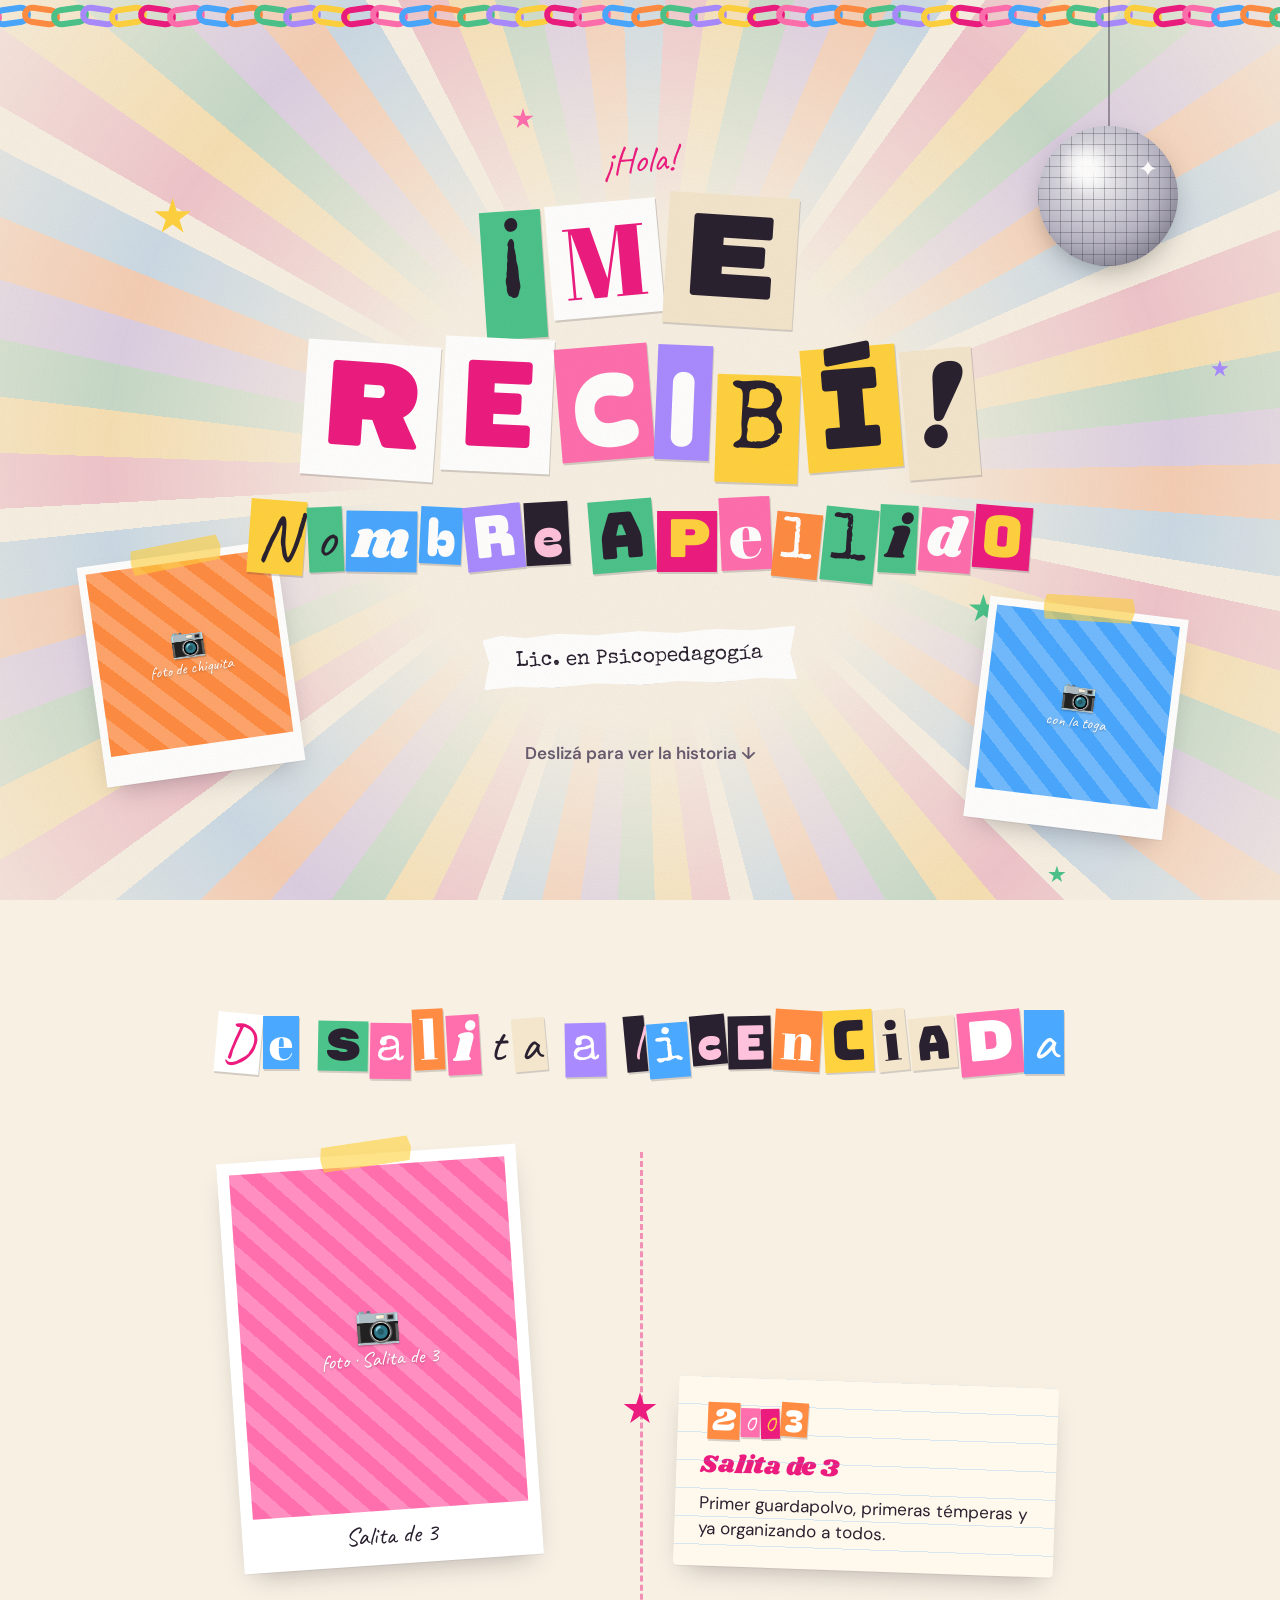
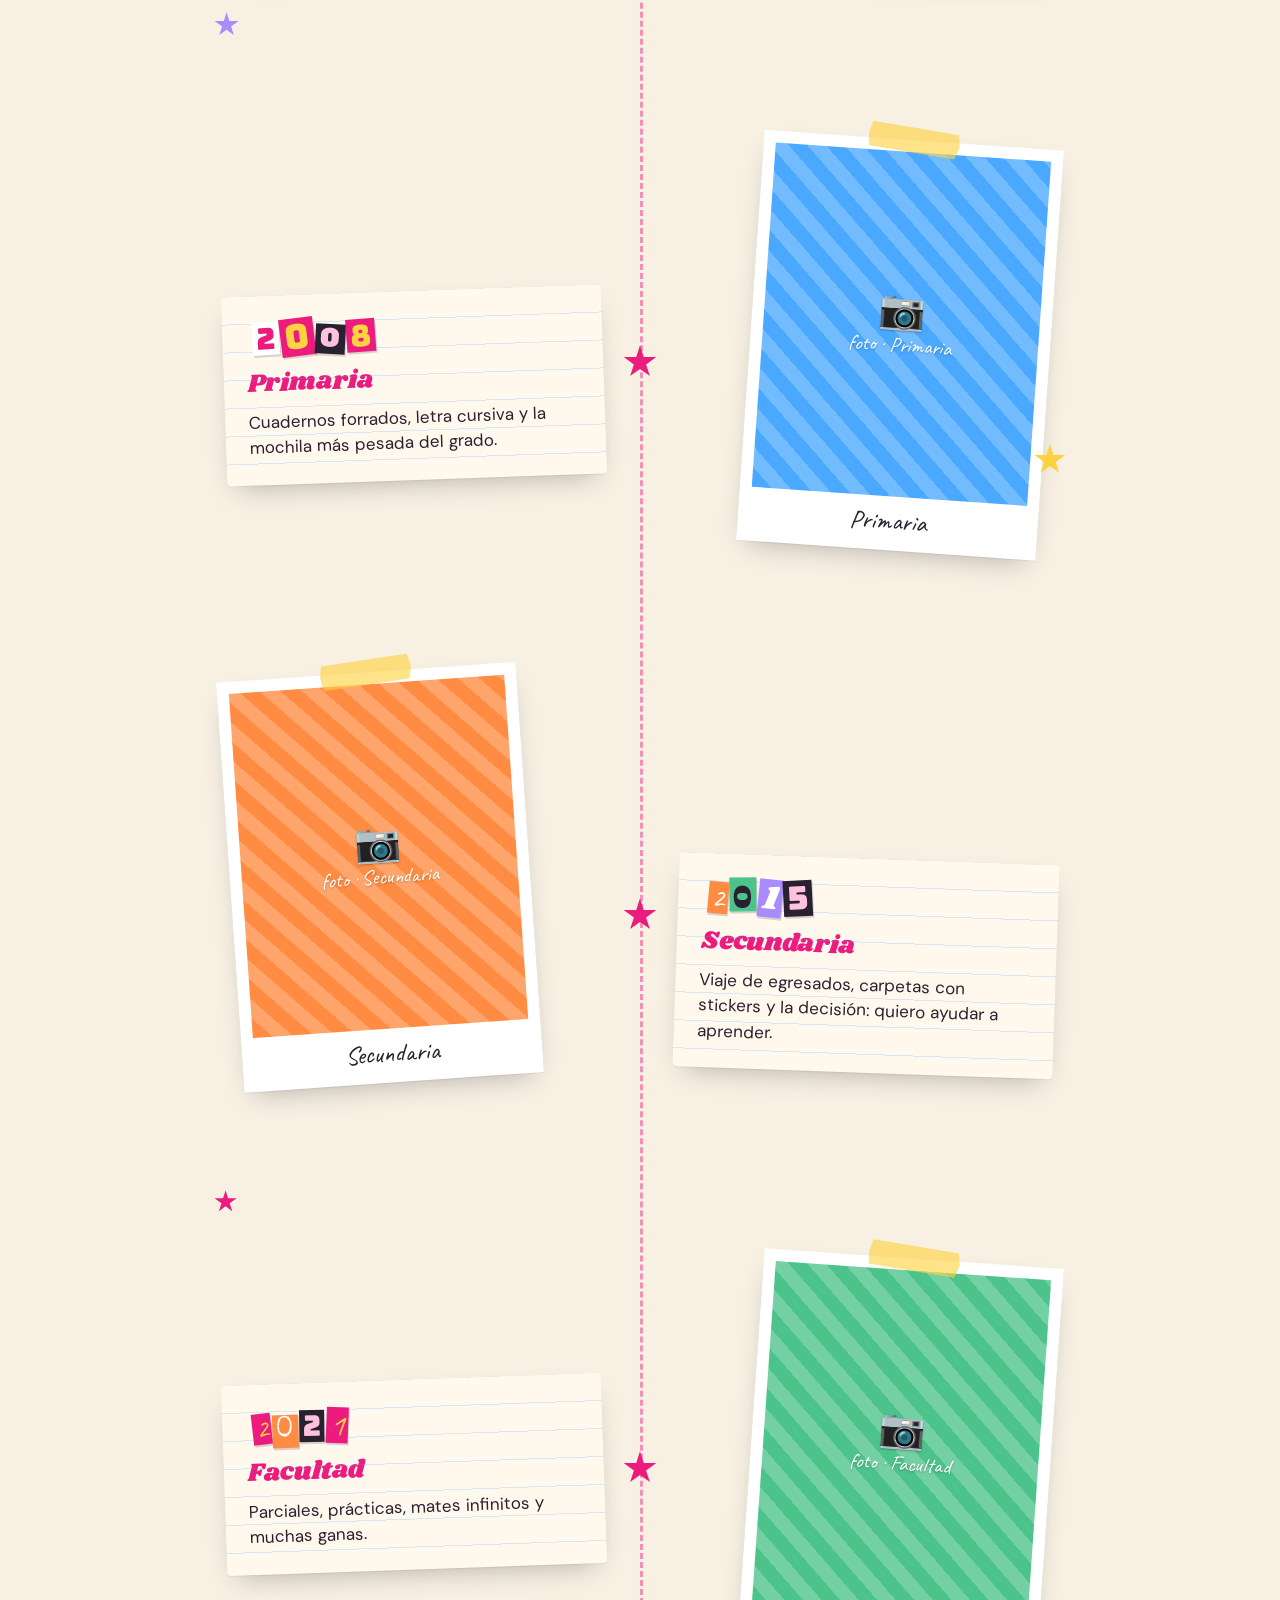
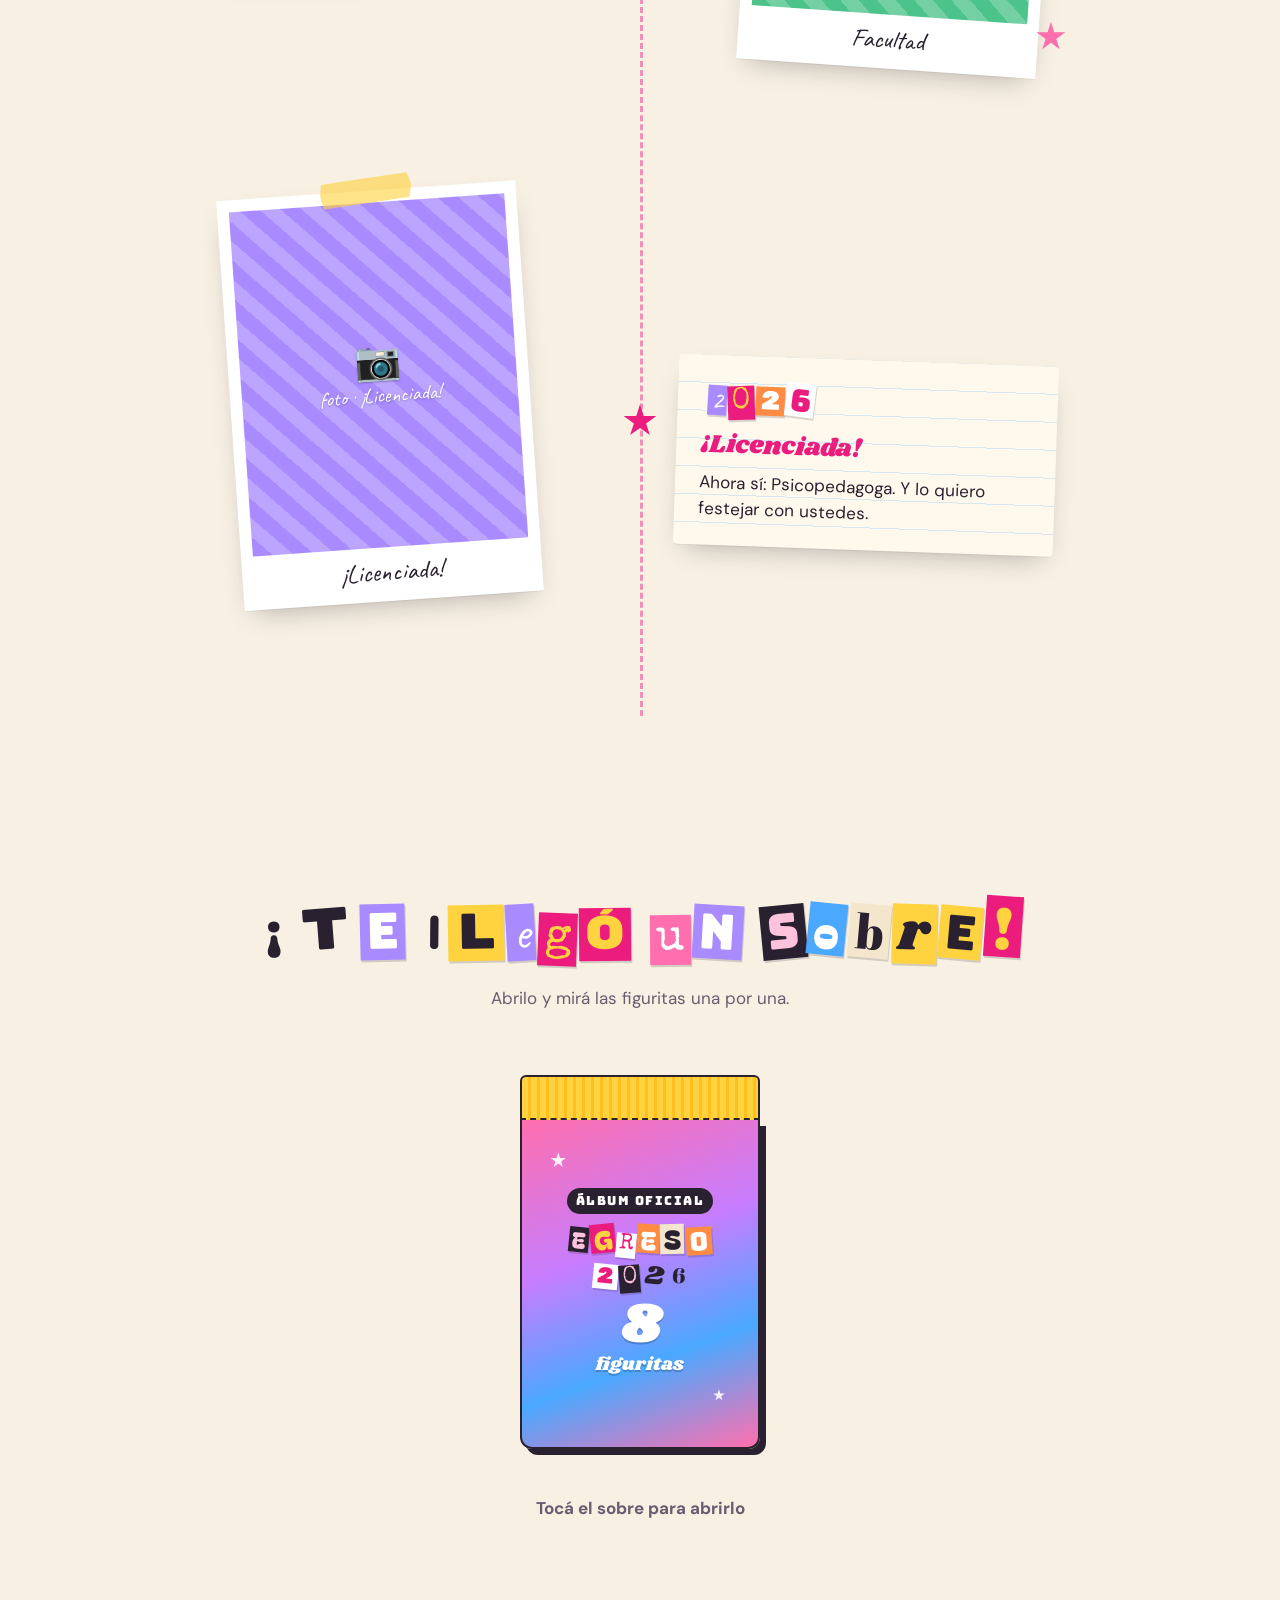
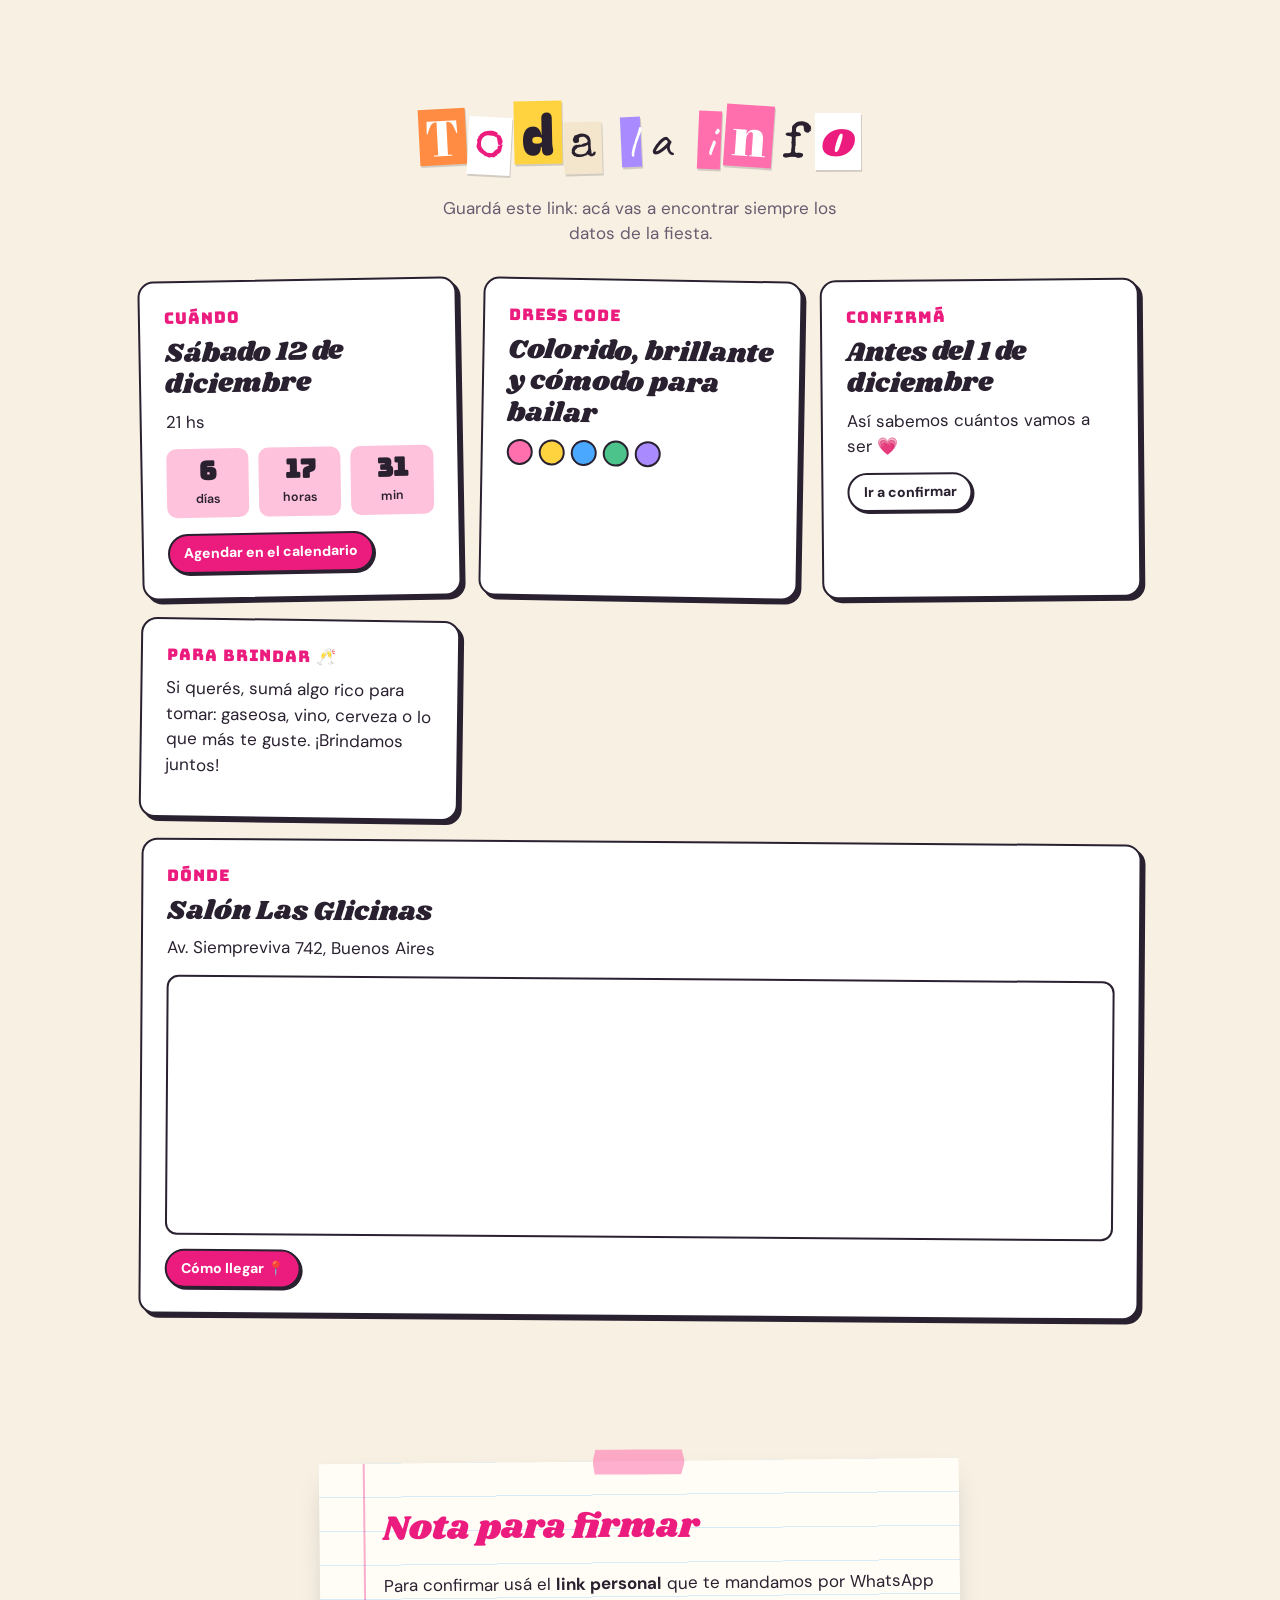
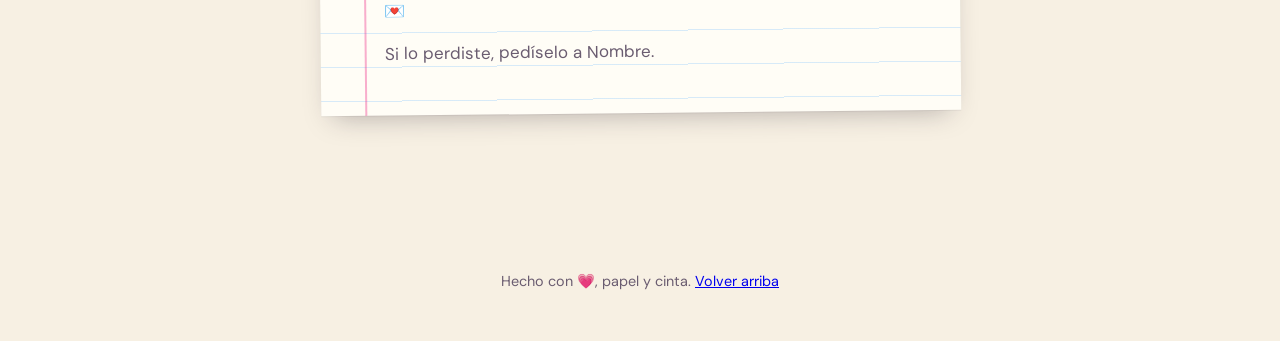
==== commit b30f6580: "Add group management functionality and update invitation logic" ====
--- a/index.html
+++ b/index.html
@@ -515,8 +515,8 @@
   let start;
   const gdate = (d) => d.toISOString().replace(/[-:]|\.\d{3}/g, '');
   function renderInfo() {
-  start = new Date(E.inicio);
-  const end = new Date(start.getTime() + E.duracionHoras * 3600e3);
+  start = toDate(E.inicio);
+  const end = E.fin ? toDate(E.fin) : new Date(start.getTime() + E.duracionHoras * 3600e3);
   const calUrl = 'https://calendar.google.com/calendar/render?' + new URLSearchParams({
     action: 'TEMPLATE', text: `Fiesta de egreso de ${E.homenajeada}`, dates: `${gdate(start)}/${gdate(end)}`, location: `${E.lugar}, ${E.direccion}`,
   });
@@ -655,9 +655,9 @@
           state.invitado = res.invitado;
           state.respuesta = res.respuesta;
           $('#greet').textContent = `¡Hola, ${res.invitado.familia}!`;
-          const g = CONFIG.grupos?.[String(res.invitado.grupo || '').trim().toLowerCase()];
+          const g = res.grupo;
           if (g) {
-            Object.assign(E, g);
+            for (const k of ['horaTexto', 'inicio', 'fin']) if (g[k]) E[k] = g[k];
             renderInfo();
             if (!$('#album').hidden) fillAlbum(false);
           }
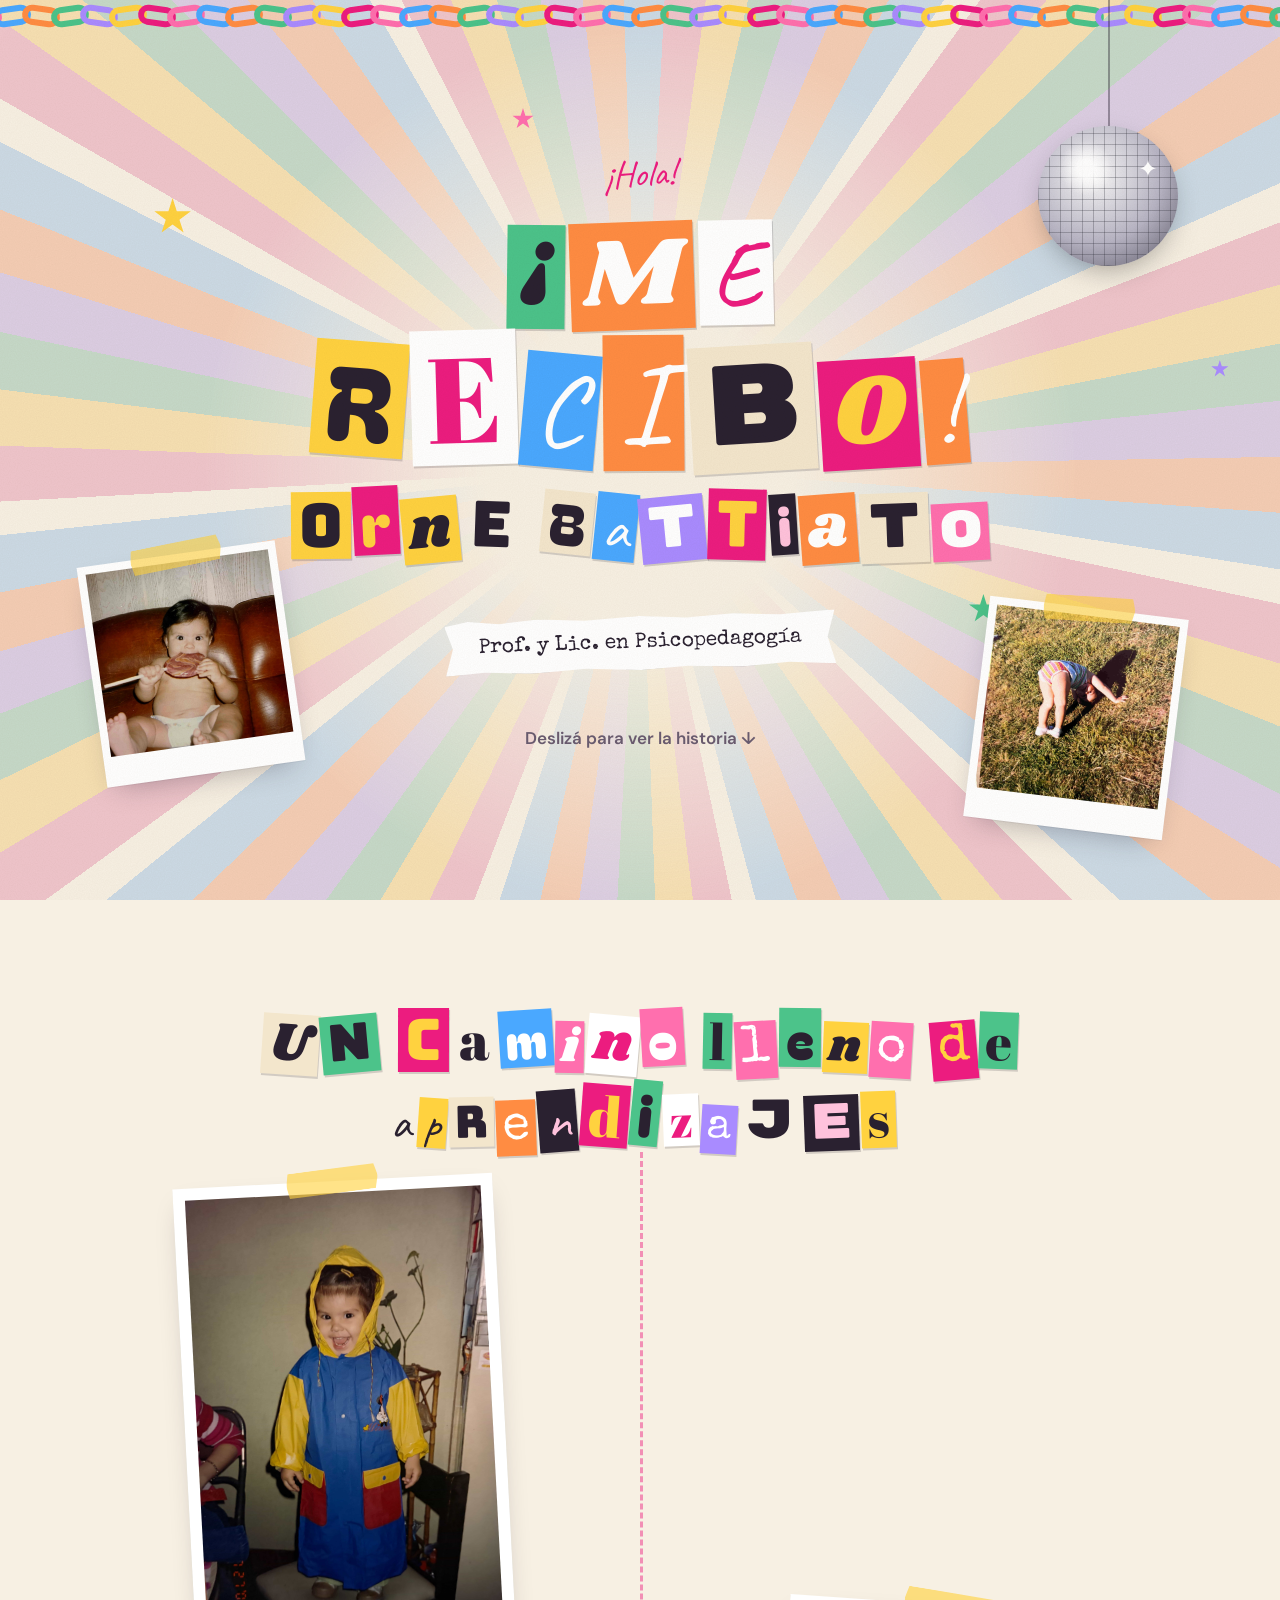
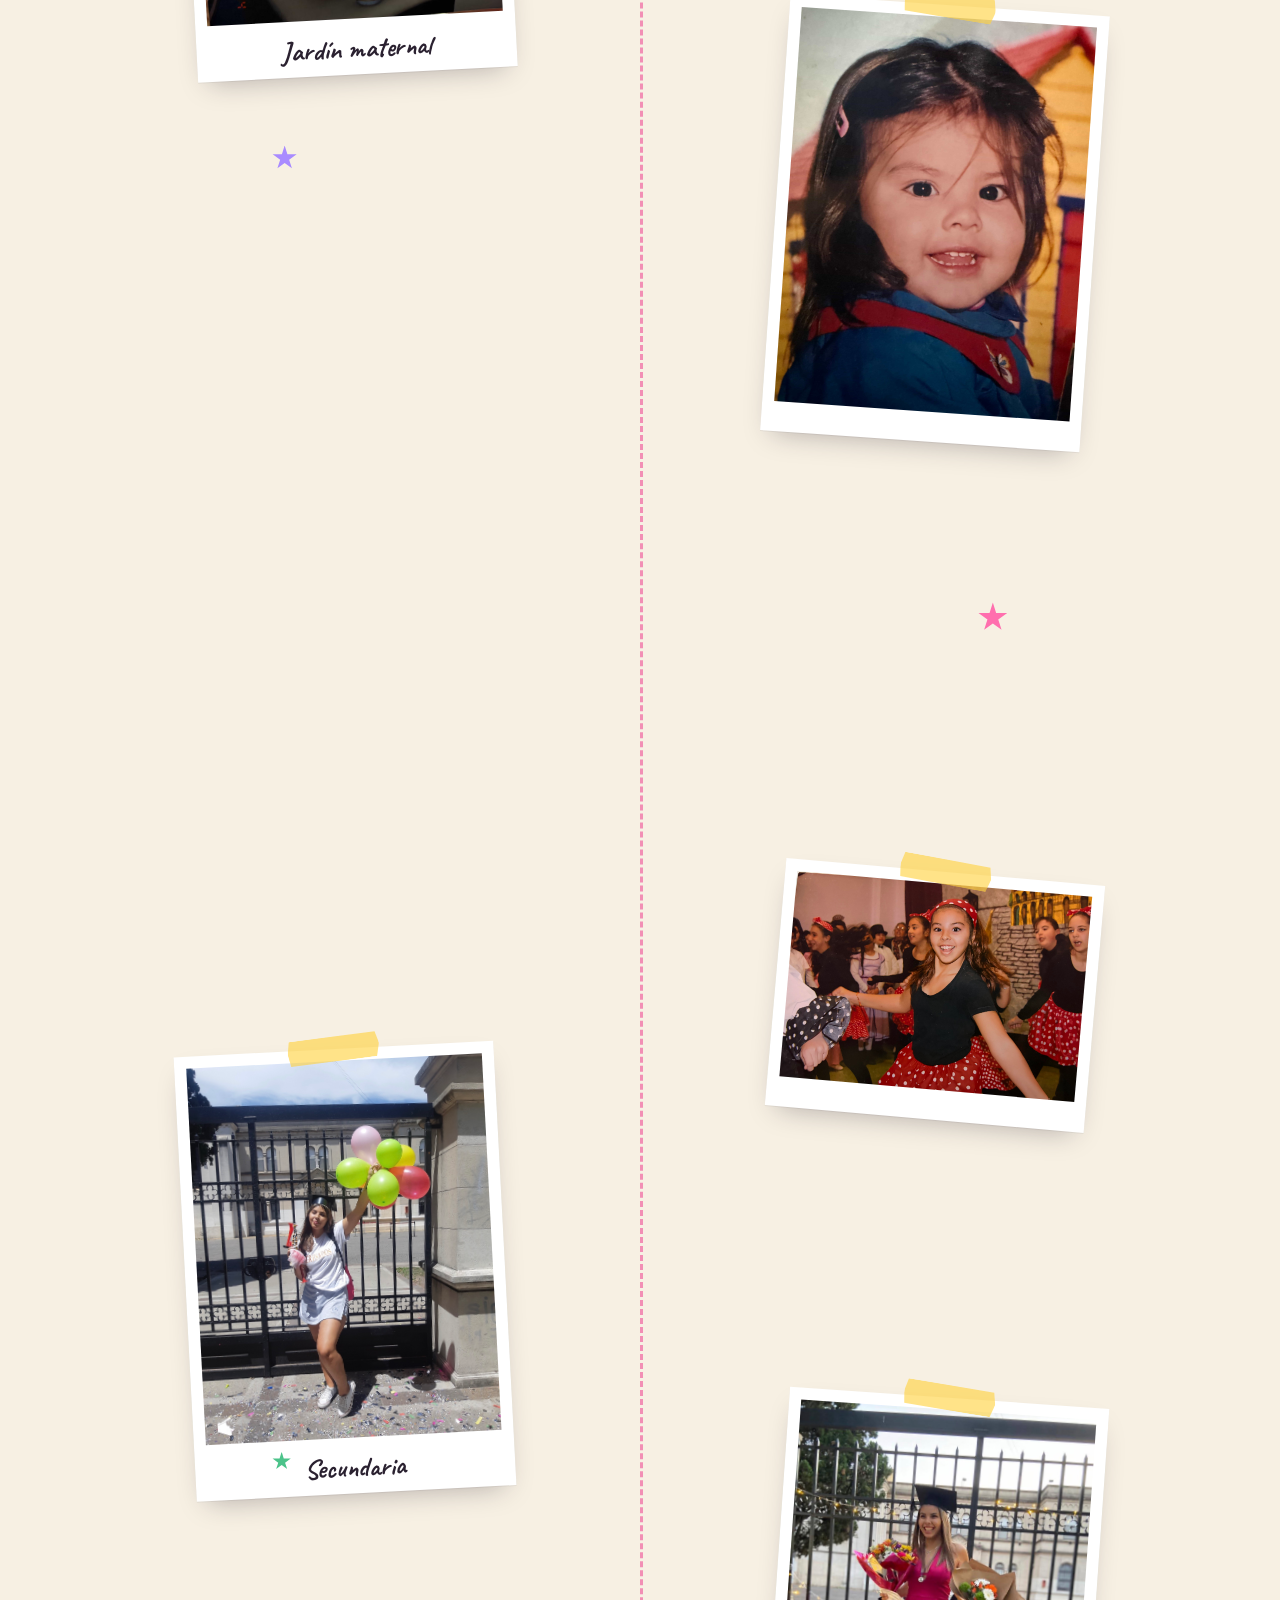
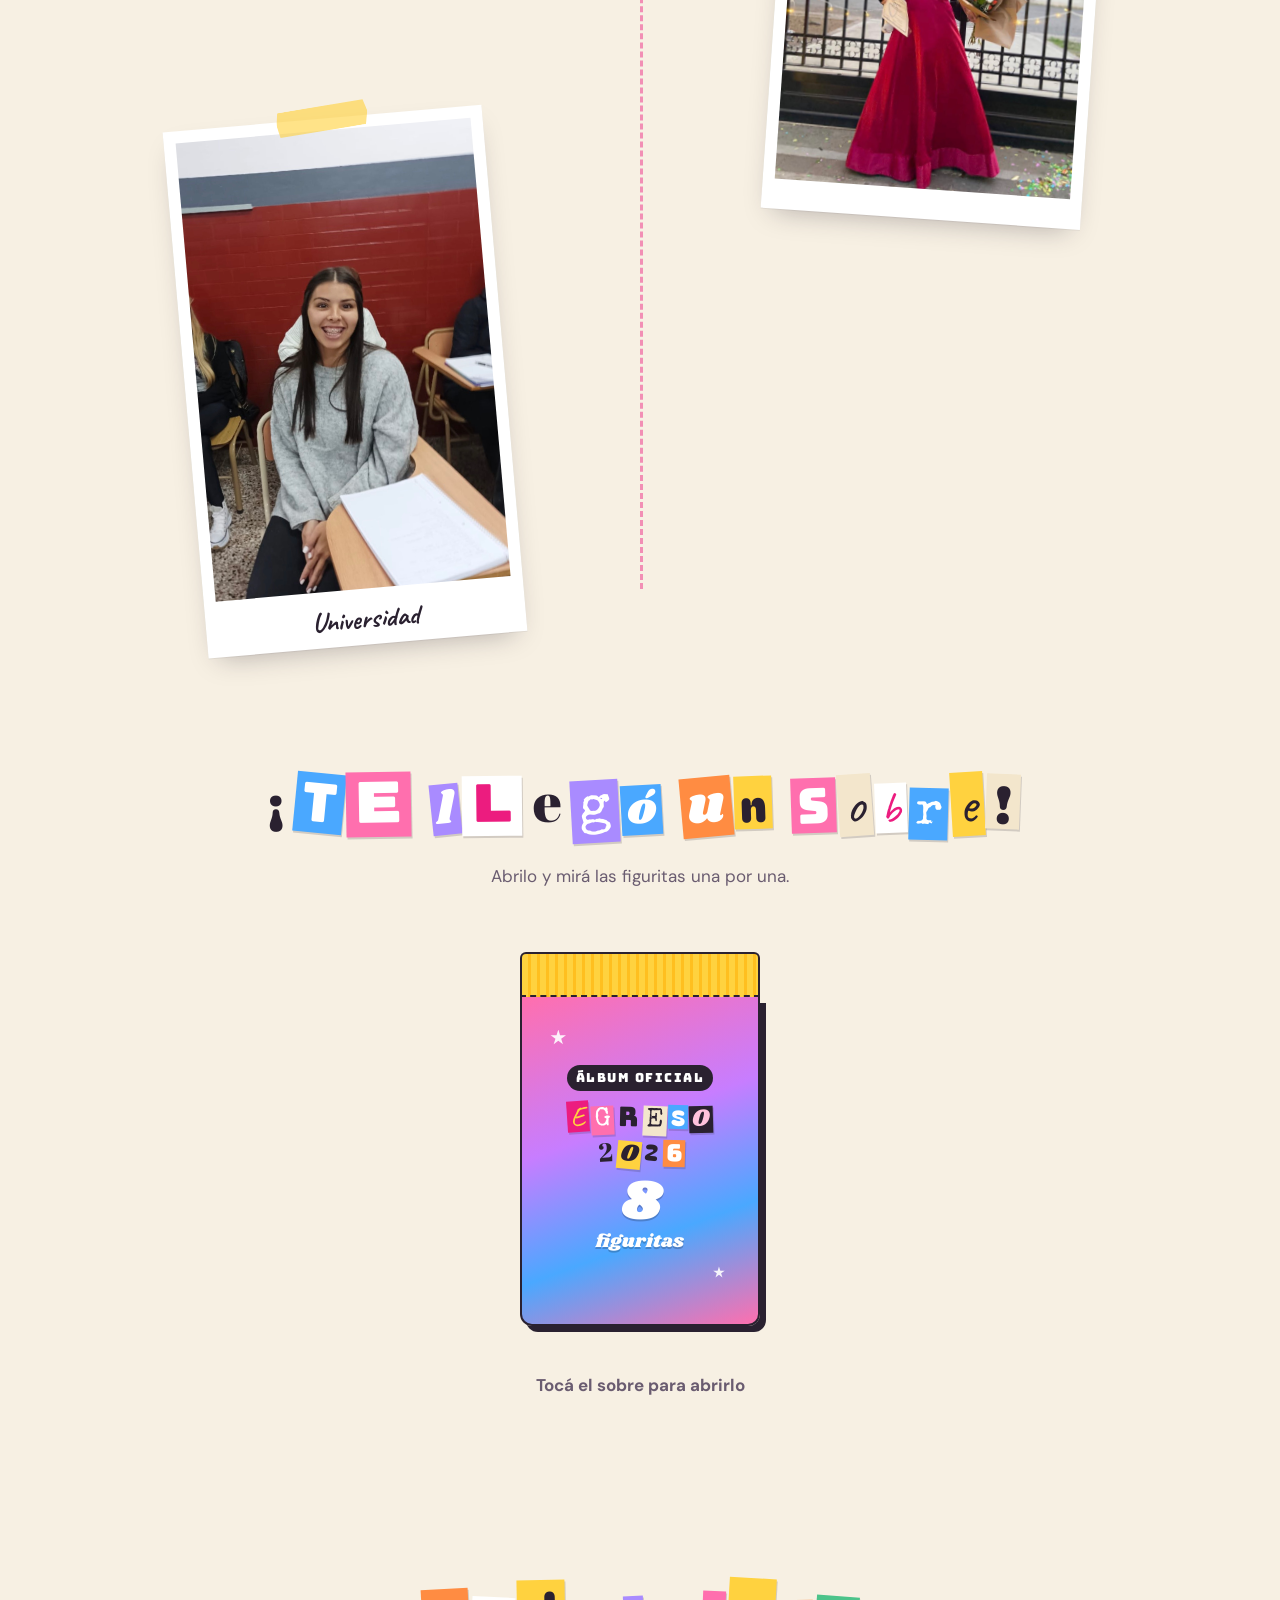
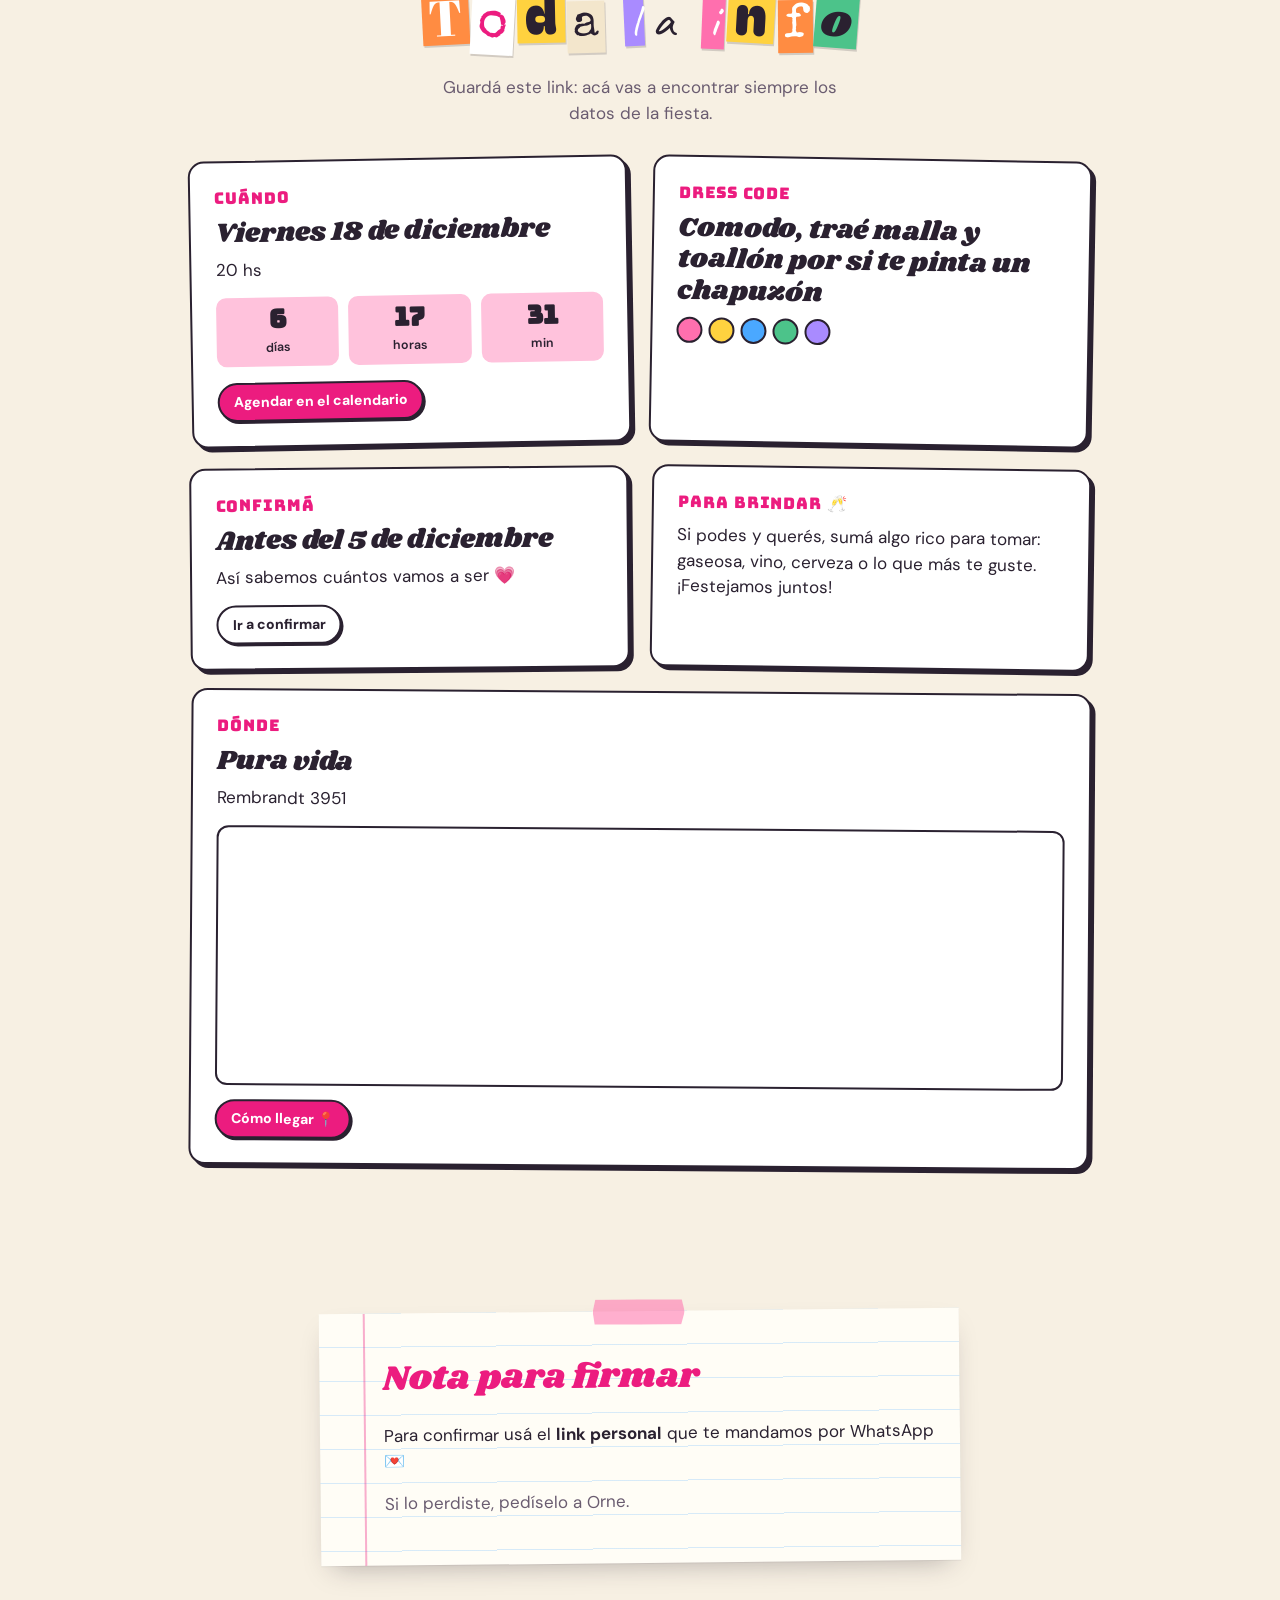
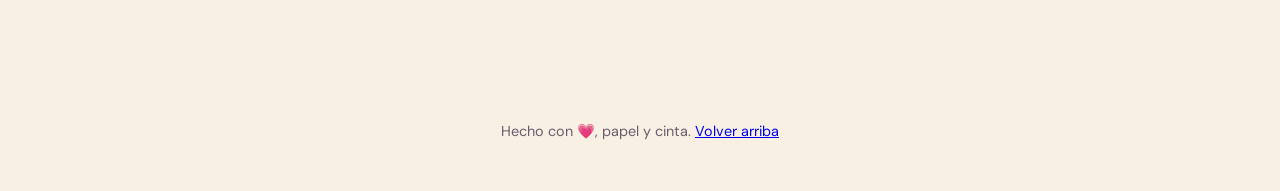
==== commit 03880f6b: "feat: update event details and images for graduation invitation" ====
--- a/index.html
+++ b/index.html
@@ -3,9 +3,9 @@
 <head>
 <meta charset="utf-8">
 <meta name="viewport" content="width=device-width,initial-scale=1,viewport-fit=cover">
-<title>¡Me recibí! · Invitación</title>
+<title>¡Me recibo! · Invitación</title>
 <meta name="description" content="Abrí tu sobre de figuritas y confirmá tu asistencia a la fiesta de egreso.">
-<meta property="og:title" content="¡Me recibí! Estás invitado/a 💌">
+<meta property="og:title" content="¡Me recibo! Estás invitado/a 💌">
 <meta property="og:description" content="Abrí tu sobre de figuritas y confirmá tu asistencia.">
 <meta property="og:type" content="website">
 <meta name="theme-color" content="#f7f0e3">
@@ -17,12 +17,12 @@
   /* ---------- hero ---------- */
   .hero { position: relative; min-height: 100svh; display: grid; place-items: center; text-align: center; overflow: hidden; padding: 72px 16px 56px; }
   .burst {
-    position: absolute; inset: -20%;
-    background: repeating-conic-gradient(from 3deg at 50% 52%,
+    position: absolute; left: 50%; top: 52%; width: 200vmax; height: 200vmax; margin: -100vmax 0 0 -100vmax;
+    background: repeating-conic-gradient(from 3deg,
       #e9a3b8 0 5deg, #f6d38b 0 10deg, #9fc7b2 0 15deg, #c7b4e3 0 20deg, #f3b28f 0 25deg, #a9c9e8 0 30deg, #f7f0e3 0 33deg);
     opacity: .55;
-    -webkit-mask-image: radial-gradient(circle at 50% 52%, transparent 0 22%, #000 48%, transparent 78%);
-            mask-image: radial-gradient(circle at 50% 52%, transparent 0 22%, #000 48%, transparent 78%);
+    -webkit-mask-image: radial-gradient(circle, transparent 0 12vmax, #000 34vmax, #000 60vmax, transparent 90vmax);
+            mask-image: radial-gradient(circle, transparent 0 12vmax, #000 34vmax, #000 60vmax, transparent 90vmax);
     animation: spin 120s linear infinite;
   }
   @keyframes spin { to { rotate: 360deg; } }
@@ -39,7 +39,7 @@
   .scroll-hint { margin-top: 2.2rem; font-weight: 600; color: var(--ink-2); animation: bob 1.8s ease-in-out infinite; }
   @keyframes bob { 50% { translate: 0 6px; } }
   .hero-pol { position: absolute; z-index: 1; width: clamp(110px, 18vw, 200px); background: #fff; padding: 8px 8px 30px; box-shadow: var(--shadow); }
-  .hero-pol .ph { aspect-ratio: 1; font-size: 1rem; }
+  .hero-pol .ph, .hero-pol img { aspect-ratio: 1; font-size: 1rem; width: 100%; object-fit: cover; }
   .hero-pol .tape { top: -12px; left: 50%; margin-left: -46px; rotate: -4deg; }
   .disco {
     position: absolute; z-index: 1; width: clamp(80px, 13vw, 140px); aspect-ratio: 1; border-radius: 50%;
@@ -64,19 +64,14 @@
   /* ---------- timeline ---------- */
   .timeline { position: relative; max-width: 1000px; margin: 0 auto; padding: 12vh 16px 6vh; }
   .tl-line { position: absolute; left: 50%; top: 28vh; bottom: 10vh; border-left: 3px dashed var(--hot); opacity: .45; }
-  .tl-item { position: relative; display: grid; grid-template-columns: 1fr 1fr; gap: clamp(28px, 6vw, 72px); align-items: center; margin: 12vh 0; }
-  .tl-item > .star.dot { left: 50%; top: 50%; margin: -17px 0 0 -17px; --s: 34px; --c: var(--hot); }
-  .tl-item.alt .polaroid { order: 2; }
-  .polaroid { position: relative; justify-self: center; width: min(100%, 300px); background: #fff; padding: 12px 12px 54px; box-shadow: var(--shadow); rotate: var(--rot); translate: 0 var(--py, 0); }
-  .polaroid img { aspect-ratio: 4/5; object-fit: cover; width: 100%; }
-  .polaroid figcaption { position: absolute; left: 0; right: 0; bottom: 10px; text-align: center; font-family: var(--hand); font-size: 1.6rem; }
+  .tl-item { position: relative; display: flex; justify-content: flex-start; padding: 0 3%; }
+  .tl-item.alt { justify-content: flex-end; }
+  .tl-item + .tl-item { margin-top: -12%; }
+  .polaroid { position: relative; flex: none; margin: 0; width: min(42%, 320px); background: #fff; padding: 12px 12px 56px; box-shadow: var(--shadow); rotate: var(--rot); translate: 0 var(--py, 0); }
+  .polaroid.nocap { padding-bottom: 30px; }
+  .polaroid img { width: 100%; max-height: 460px; object-fit: cover; }
+  .polaroid figcaption { position: absolute; left: 0; right: 0; bottom: 10px; text-align: center; font-family: var(--hand); font-weight: 700; font-size: 1.7rem; line-height: 1.1; }
   .polaroid .tape { top: -13px; left: 50%; margin-left: -46px; rotate: var(--tr, -3deg); }
-  .tl-note { position: relative; background: #fff8ec; padding: 22px 24px 24px; border-radius: 4px; box-shadow: var(--shadow); rotate: var(--rot); translate: 0 var(--py, 0); max-width: 380px; }
-  .tl-item.alt .tl-note { justify-self: end; }
-  .tl-note::before { content: ""; position: absolute; inset: 0; background: repeating-linear-gradient(transparent 0 27px, rgba(74,168,255,.22) 27px 28px); border-radius: inherit; pointer-events: none; }
-  .tl-year { font-size: 1.9rem; display: block; margin-bottom: .2em; }
-  .tl-note h3 { font-family: 'Shrikhand', serif; font-weight: 400; font-size: 1.6rem; margin: 0 0 .25em; color: var(--hot); }
-  .tl-note p { margin: 0; position: relative; }
   .tl-item .star.float { translate: 0 var(--py, 0); }
   .reveal { opacity: 0; transform: translateY(46px) scale(.96); transition: opacity .8s, transform .9s cubic-bezier(.2,.8,.2,1); }
   .reveal.in { opacity: 1; transform: none; }
@@ -133,10 +128,31 @@
   .fig-art .ph { aspect-ratio: auto; font-size: 9cqw; }
   .fig-n { position: absolute; z-index: 2; top: 2.5cqw; left: 2.5cqw; width: 18cqw; height: 18cqw; border-radius: 50%; background: var(--ink); color: var(--yellow); display: grid; place-items: center; font-family: var(--display); font-size: 8cqw; border: 1.2cqw solid #fff; }
   .fig-name { margin-top: 4cqw; background: var(--c2, var(--hot)); color: #fff; font-family: var(--display); font-size: 7cqw; line-height: 1.1; padding: 3cqw 2cqw; border-radius: 3cqw; text-transform: uppercase; }
-  .fig--dato .fig-art { background: radial-gradient(circle, rgba(255,255,255,.5) 1.2cqw, transparent 1.5cqw) 0 0/9cqw 9cqw, var(--c, var(--yellow)); align-content: center; justify-items: center; gap: 2cqw; padding: 6cqw; color: var(--ink); }
-  .fig-ico { font-size: 22cqw; line-height: 1; }
-  .fig-val { font-weight: 800; font-size: 8.5cqw; line-height: 1.15; }
-  .fig-val small { display: block; font-weight: 600; font-size: .72em; margin-top: 1.5cqw; }
+  .fig--dato .fig-art {
+    place-items: center; padding: 10cqw 7cqw 8cqw; color: var(--ink);
+    background: repeating-conic-gradient(from 4deg at 50% 55%, var(--c) 0 9deg, color-mix(in srgb, var(--c) 45%, #fff) 9deg 18deg);
+  }
+  .fig-note {
+    position: relative; width: 108%; padding: 9cqw 5cqw 7cqw; rotate: -2.5deg; text-align: center;
+    background: #fffdf6 repeating-linear-gradient(transparent 0 7.6cqw, rgba(74,168,255,.28) 7.6cqw 8cqw);
+    box-shadow: 0 1.2cqw 2.5cqw rgba(42,33,48,.22);
+  }
+  .fig-note::before { content: ""; position: absolute; top: -3.5cqw; left: 50%; width: 30cqw; height: 7cqw; margin-left: -15cqw; rotate: 4deg; background: rgba(255,111,174,.6); }
+  .fig--dato .fig-art.has-bg { background: var(--bg) center / cover; }
+  .fig--dato .fig-art.has-bg { place-items: end center; padding: 0 6cqw 6cqw; }
+  .fig--dato .fig-art.has-bg::before { content: ""; position: absolute; inset: 45% 0 0; background: linear-gradient(180deg, transparent, rgba(42,33,48,.35)); }
+  .has-bg .fig-note { width: 96%; padding: 5cqw 4cqw 4cqw; rotate: -3deg; background-image: none; }
+  .has-bg .fig-note::before { top: -3cqw; width: 22cqw; height: 5.5cqw; margin-left: -11cqw; }
+  .has-bg .fig-ico { top: -10cqw; right: -5cqw; width: 18cqw; height: 18cqw; }
+  .has-bg .fig-val { font-size: 10.5cqw; }
+  .has-bg .fig-val.long { font-size: 8.4cqw; }
+  .has-bg .fig-val small { margin-top: .5cqw; }
+  .fig-ico { position: absolute; top: -9cqw; right: -6cqw; width: 21cqw; height: 21cqw; padding: 2.6cqw; border-radius: 50%; background: #fff; rotate: 12deg; box-shadow: 0 1cqw 2cqw rgba(42,33,48,.25); }
+  .fig-ico svg, .fig-name svg { display: block; width: 100%; height: 100%; }
+  .fig-name svg { display: inline-block; width: 1.5em; height: 1.5em; vertical-align: -.35em; margin: -.2em .15em; }
+  .fig-val { display: block; font-family: var(--hand); font-weight: 700; font-size: 14.5cqw; line-height: .95; }
+  .fig-val.long { font-size: 11.5cqw; }
+  .fig-val small { display: block; font-size: .7em; font-weight: 500; margin-top: 1.5cqw; color: var(--ink-2); }
   .fig--shiny::after { content: ""; position: absolute; inset: 0; pointer-events: none; mix-blend-mode: overlay; background: linear-gradient(115deg, transparent 20%, #ff6fae 35%, #ffd23f 45%, #4cc38a 55%, #4aa8ff 65%, transparent 80%) 0 0/250% 100%; animation: holo 3.5s linear infinite; }
   @keyframes holo { to { background-position: -250% 0; } }
 
@@ -171,7 +187,8 @@
 
   /* ---------- info ---------- */
   .info-sec { padding: 10vh 16px; }
-  .info-grid { display: grid; gap: 22px; grid-template-columns: repeat(auto-fit, minmax(260px, 1fr)); max-width: 1000px; margin: 0 auto; }
+  .info-grid { display: grid; gap: 22px; grid-template-columns: 1fr; max-width: 900px; margin: 0 auto; }
+  @media (min-width: 640px) { .info-grid { grid-template-columns: 1fr 1fr; } }
   .info-card { position: relative; background: #fff; border: 2px solid var(--ink); border-radius: 16px; padding: 24px; box-shadow: 4px 4px 0 var(--ink); rotate: var(--r, 0deg); }
   .info-card h3 { margin: 0 0 .5em; font-family: var(--display); font-weight: 400; font-size: 1rem; letter-spacing: .06em; color: var(--hot); }
   .info-card .big { font-family: 'Shrikhand', serif; font-size: 1.7rem; line-height: 1.15; margin: 0 0 .3em; }
@@ -218,12 +235,11 @@
   @media (max-width: 700px) {
     .hero { padding-bottom: 170px; }
     .hero-pol { width: 104px; }
-    .tl-line { left: 22px; }
-    .tl-item { grid-template-columns: 1fr; padding-left: 34px; gap: 22px; margin: 9vh 0; }
-    .tl-item.alt .polaroid { order: 0; }
-    .tl-item > .star.dot { left: 22px; top: 40px; }
-    .tl-item.alt .tl-note { justify-self: start; }
-    .polaroid { justify-self: start; width: min(88%, 280px); }
+    .tl-item { padding: 0; }
+    .tl-item + .tl-item { margin-top: 9vh; }
+    .polaroid { width: 64%; padding: 8px 8px 44px; }
+    .polaroid.nocap { padding-bottom: 22px; }
+    .polaroid figcaption { font-size: 1.35rem; bottom: 8px; }
     .note { padding: 36px 18px 28px 48px; }
     .note::before { left: 32px; }
   }
@@ -243,7 +259,7 @@
   <span class="star" style="--s:18px;--c:var(--lilac);top:40%;right:4%" data-speed=".5"></span>
   <div class="hero-inner">
     <p class="greet" id="greet">¡Hola!</p>
-    <h1 data-ransom="¡ME RECIBÍ!"></h1>
+    <h1 data-ransom="¡ME RECIBO!"></h1>
     <p class="name" id="heroName"></p>
     <p class="strip" id="heroCarrera"></p>
     <p class="scroll-hint">Deslizá para ver la historia ↓</p>
@@ -252,7 +268,7 @@
 
 <main>
   <section class="timeline" id="historia" aria-label="Historia">
-    <h2 class="sec-title" data-ransom="De salita a licenciada"></h2>
+    <h2 class="sec-title" data-ransom="Un camino lleno de aprendizajes"></h2>
     <div class="tl-line"></div>
     <div id="tlItems"></div>
   </section>
@@ -334,22 +350,26 @@
 
   // ---------- timeline ----------
   const ph = (label, i) => `<div class="ph" style="--c:${COLORS[i % COLORS.length]}"><b>📷</b>${esc(label)}</div>`;
-  $('#tlItems').innerHTML = CONFIG.timeline.map((t, i) => `
-    <article class="tl-item${i % 2 ? ' alt' : ''}">
-      <span class="star dot"></span>
-      <figure class="polaroid reveal" style="--rot:${i % 2 ? 4 : -4}deg" data-speed=".06">
-        <span class="tape" style="--tr:${i % 2 ? 5 : -5}deg"></span>
-        ${t.foto ? `<img src="${esc(t.foto)}" alt="${esc(t.etapa)}" loading="lazy">` : ph('foto · ' + t.etapa, i)}
-        <figcaption>${esc(t.etapa)}</figcaption>
+  $$('.hero-pol').forEach((el, i) => {
+    const src = CONFIG.portada?.[i];
+    if (src) el.querySelector('.ph').outerHTML = `<img src="${esc(src)}" alt="">`;
+  });
+  const fotosTl = CONFIG.timeline.flatMap((t) => (t.fotos || []).map((f, j) => {
+    const foto = typeof f === 'string' ? { src: f } : f;
+    return { ...foto, alt: t.etapa, label: foto.label ?? (j === 0 ? t.etapa : '') };
+  }));
+  $('#tlItems').innerHTML = fotosTl.map((f, i) => {
+    const izq = i % 2 === 0;
+    const rot = izq ? -3 - (i % 3) : 3 + (i % 3);
+    return `<article class="tl-item${izq ? '' : ' alt'}">
+      <figure class="polaroid reveal${f.label ? '' : ' nocap'}" style="--rot:${rot}deg" data-speed="${izq ? '.05' : '.12'}">
+        <span class="tape" style="--tr:${izq ? -5 : 5}deg"></span>
+        <img src="${esc(f.src)}" alt="${esc(f.label || f.alt)}" loading="lazy">
+        ${f.label ? `<figcaption>${esc(f.label)}</figcaption>` : ''}
       </figure>
-      <div class="tl-note reveal" style="--rot:${i % 2 ? -2 : 2}deg" data-speed="-.08">
-        <span class="tl-year" data-ransom="${esc(t.anio)}"></span>
-        <h3>${esc(t.etapa)}</h3>
-        <p>${esc(t.texto)}</p>
-      </div>
-      <span class="star float" style="--s:${18 + (i * 7) % 16}px;--c:${COLORS[(i + 3) % COLORS.length]};top:-6%;${i % 2 ? 'left' : 'right'}:6%" data-speed=".35"></span>
-    </article>`).join('');
-  ransomAll($('#tlItems'));
+      ${i % 3 === 1 ? `<span class="star float" style="--s:${18 + (i * 7) % 16}px;--c:${COLORS[(i + 3) % COLORS.length]};top:10%;${izq ? 'right' : 'left'}:12%" data-speed=".35"></span>` : ''}
+    </article>`;
+  }).join('');
 
   // ---------- parallax + reveal ----------
   const px = $$('[data-speed]');
@@ -372,12 +392,24 @@
   $$('.reveal').forEach((el) => io.observe(el));
 
   // ---------- figuritas ----------
+  const ICONS = {
+    fecha: '<path d="M7 15a5 5 0 0 1 5-5h24a5 5 0 0 1 5 5v21a5 5 0 0 1-5 5H12a5 5 0 0 1-5-5z" fill="#fff"/><path d="M7 15a5 5 0 0 1 5-5h24a5 5 0 0 1 5 5v4H7z" fill="#ff6fae"/><path d="M16 6v8M32 6v8"/><path d="M24 36s-7-4.3-7-8.6a3.6 3.6 0 0 1 7-1.4 3.6 3.6 0 0 1 7 1.4c0 4.3-7 8.6-7 8.6z" fill="#ec1c7f"/>',
+    lugar: '<path d="M24 43s13-12.5 13-23a13 13 0 0 0-26 0c0 10.5 13 23 13 23z" fill="#4aa8ff"/><circle cx="24" cy="20" r="5" fill="#ffd23f"/>',
+    dress: '<path d="M16 5l3 8-2 9-10 19h34L31 22l-2-9 3-8c-2 4-14 4-16 0z" fill="#ff6fae"/><path d="M17 22h14"/><circle cx="24" cy="31" r="1.6" fill="#fff" stroke="none"/><circle cx="18" cy="35" r="1.6" fill="#fff" stroke="none"/><circle cx="30" cy="35" r="1.6" fill="#fff" stroke="none"/><path d="M40 6l1.5 3.5L45 11l-3.5 1.5L40 16l-1.5-3.5L35 11l3.5-1.5z" fill="#ffd23f"/>',
+    bebida: '<g transform="rotate(-14 15 24)"><path d="M8 12h14l-2.5 11a4.5 4.5 0 0 1-9 0z" fill="#ffd23f"/><path d="M15 28v10M10 38h10"/></g><g transform="rotate(14 33 24)"><path d="M26 12h14l-2.5 11a4.5 4.5 0 0 1-9 0z" fill="#ff8c42"/><path d="M33 28v10M28 38h10"/></g><path d="M24 3v4M19 5l2 3M29 5l-2 3"/>',
+    confirmar: '<rect x="6" y="13" width="36" height="26" rx="3" fill="#fff"/><path d="M6 15l18 13 18-13"/><circle cx="24" cy="28" r="6.5" fill="#ec1c7f"/><path d="M24 31.5s-3.6-2.2-3.6-4.6a1.8 1.8 0 0 1 3.6-.6 1.8 1.8 0 0 1 3.6.6c0 2.4-3.6 4.6-3.6 4.6z" fill="#fff" stroke="none"/>',
+    corazon: '<path d="M24 41S6 30 6 18a9 9 0 0 1 18-3 9 9 0 0 1 18 3c0 12-18 23-18 23z" fill="#ff6fae"/><path d="M14 16a4 4 0 0 1 4-3" stroke="#fff"/>',
+    flor: '<circle cx="24" cy="11" r="7" fill="#a98bff"/><circle cx="36" cy="20" r="7" fill="#a98bff"/><circle cx="31" cy="34" r="7" fill="#a98bff"/><circle cx="17" cy="34" r="7" fill="#a98bff"/><circle cx="12" cy="20" r="7" fill="#a98bff"/><circle cx="24" cy="23" r="6" fill="#ffd23f"/>',
+    estrella: '<path d="M24 4l5.6 12.4 13.4 1.4-10 9.2 2.8 13.2L24 33.4l-11.8 6.8 2.8-13.2-10-9.2 13.4-1.4z" fill="#ffd23f"/>',
+    birrete: '<path d="M4 18l20-9 20 9-20 9z" fill="#2a2130"/><path d="M12 22v9c0 3 5.4 5.5 12 5.5s12-2.5 12-5.5v-9" fill="#4aa8ff"/><path d="M40 20v12"/><circle cx="40" cy="34" r="2.5" fill="#ffd23f"/>',
+  };
+  const icon = (name) => (ICONS[name] ? `<svg viewBox="0 0 48 48" aria-hidden="true" fill="none" stroke="#2a2130" stroke-width="2.6" stroke-linecap="round" stroke-linejoin="round">${ICONS[name]}</svg>` : '');
   const datos = () => ({
-    fecha: { ico: '📅', titulo: 'Cuándo', val: `${esc(E.fechaTexto)}<small>${esc(E.horaTexto)}</small>` },
-    lugar: { ico: '📍', titulo: 'Dónde', val: `${esc(E.lugar)}<small>${esc(E.direccion)}</small>` },
-    dress: { ico: '✨', titulo: 'Dress code', val: esc(E.dressCode) },
-    bebida: { ico: '🥂', titulo: 'Para brindar', val: `¿Traés algo para tomar?<small>gaseosa, vino, cerveza… ¡lo que gustes!</small>` },
-    confirmar: { ico: '💌', titulo: 'Confirmá', val: `antes del<small>${esc(E.confirmarHasta)}</small>` },
+    fecha: { titulo: 'Cuándo', val: `${esc(E.fechaTexto)}<small>${esc(E.horaTexto)}</small>` },
+    lugar: { titulo: 'Dónde', val: `${esc(E.lugar)}<small>${esc(E.direccion)}</small>` },
+    dress: { titulo: 'Dress code', val: esc(E.dressCode) },
+    bebida: { titulo: 'Para brindar', val: `¿Traés algo para tomar?<small>gaseosa, vino, cerveza… ¡lo que gustes!</small>` },
+    confirmar: { titulo: 'Confirmá', val: `antes del<small>${esc(E.confirmarHasta)}</small>` },
   });
   function figHTML(f, i) {
     const c = COLORS[i % COLORS.length];
@@ -385,13 +417,17 @@
     const n = String(i + 1).padStart(2, '0');
     if (f.tipo === 'dato') {
       const d = datos()[f.dato];
+      const val = f.texto ? esc(f.texto) : d.val;
+      const long = val.replace(/<[^>]+>/g, '').length > 38;
+      const bg = f.foto ? ` has-bg" style="--bg:url('${esc(f.foto)}')` : '';
       return `<div class="fig fig--dato${f.brillante ? ' fig--shiny' : ''}" style="--c:${c};--c2:${c2}"><span class="fig-n">${n}</span>
-        <div class="fig-art"><span class="fig-ico">${d.ico}</span><span class="fig-val">${d.val}</span></div>
-        <div class="fig-name">${d.titulo}</div></div>`;
+        <div class="fig-art${bg}"><div class="fig-note"><span class="fig-ico">${icon(f.icono || f.dato)}</span><span class="fig-val${long ? ' long' : ''}">${val}</span></div></div>
+        <div class="fig-name">${esc(f.titulo ?? d.titulo)}</div></div>`;
     }
+    const titulo = f.titulo || '';
     return `<div class="fig${f.brillante ? ' fig--shiny' : ''}" style="--c2:${c2}"><span class="fig-n">${n}</span>
-      <div class="fig-art">${f.foto ? `<img src="${esc(f.foto)}" alt="${esc(f.titulo)}">` : ph(f.titulo, i)}</div>
-      <div class="fig-name">${esc(f.titulo)}</div></div>`;
+      <div class="fig-art">${f.foto ? `<img src="${esc(f.foto)}" alt="${esc(titulo)}">` : ph(titulo, i)}</div>
+      ${titulo || f.icono ? `<div class="fig-name">${icon(f.icono)}${esc(titulo)}</div>` : ''}</div>`;
   }
 
   // ---------- sobre y mazo ----------
@@ -437,8 +473,7 @@
     deck.hidden = true;
     bar.hidden = true;
     hint.textContent = '¡Completaste el sobre! 🎉';
-    $('#toAlbum').hidden = false;
-    $('#toAlbum').focus({ preventScroll: true });
+    setTimeout(() => $('#toAlbum').click(), reducedMotion ? 0 : 700);
   }
   $('#nextBtn').addEventListener('click', () => next(1));
 
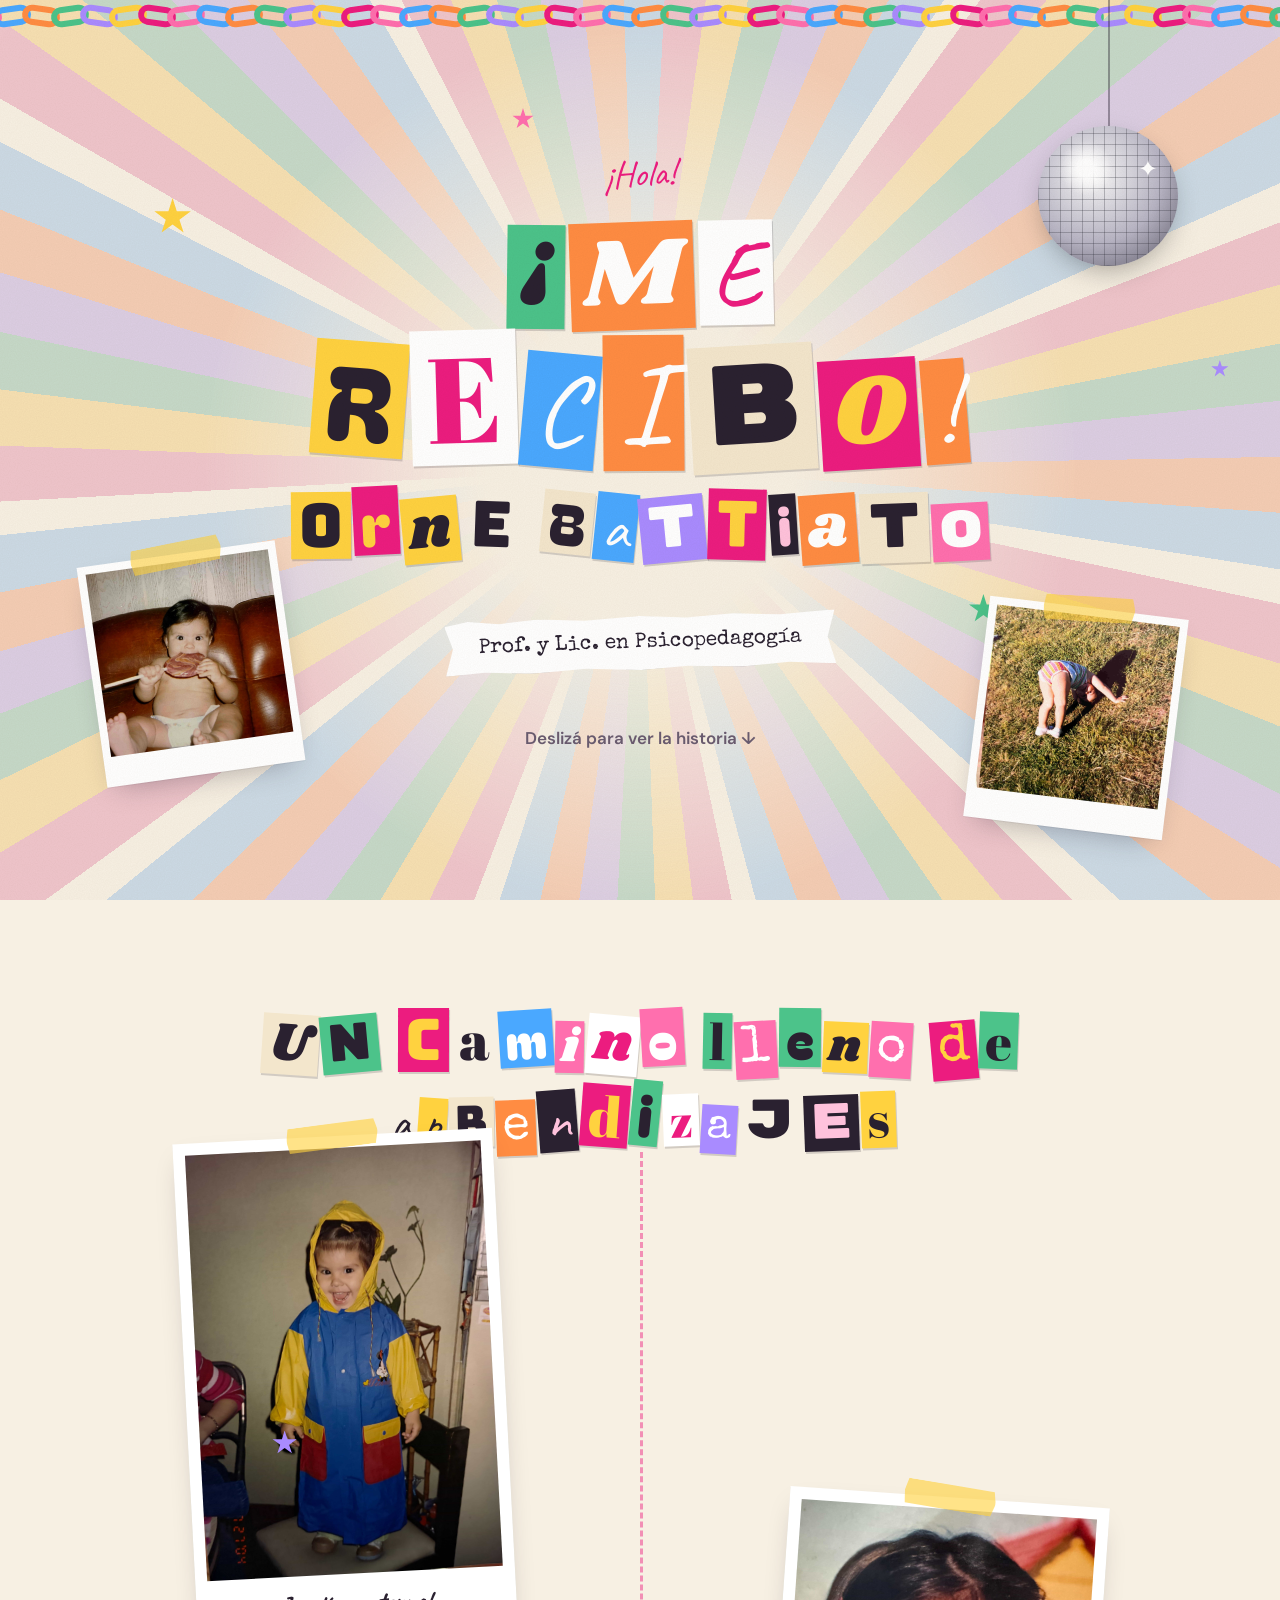
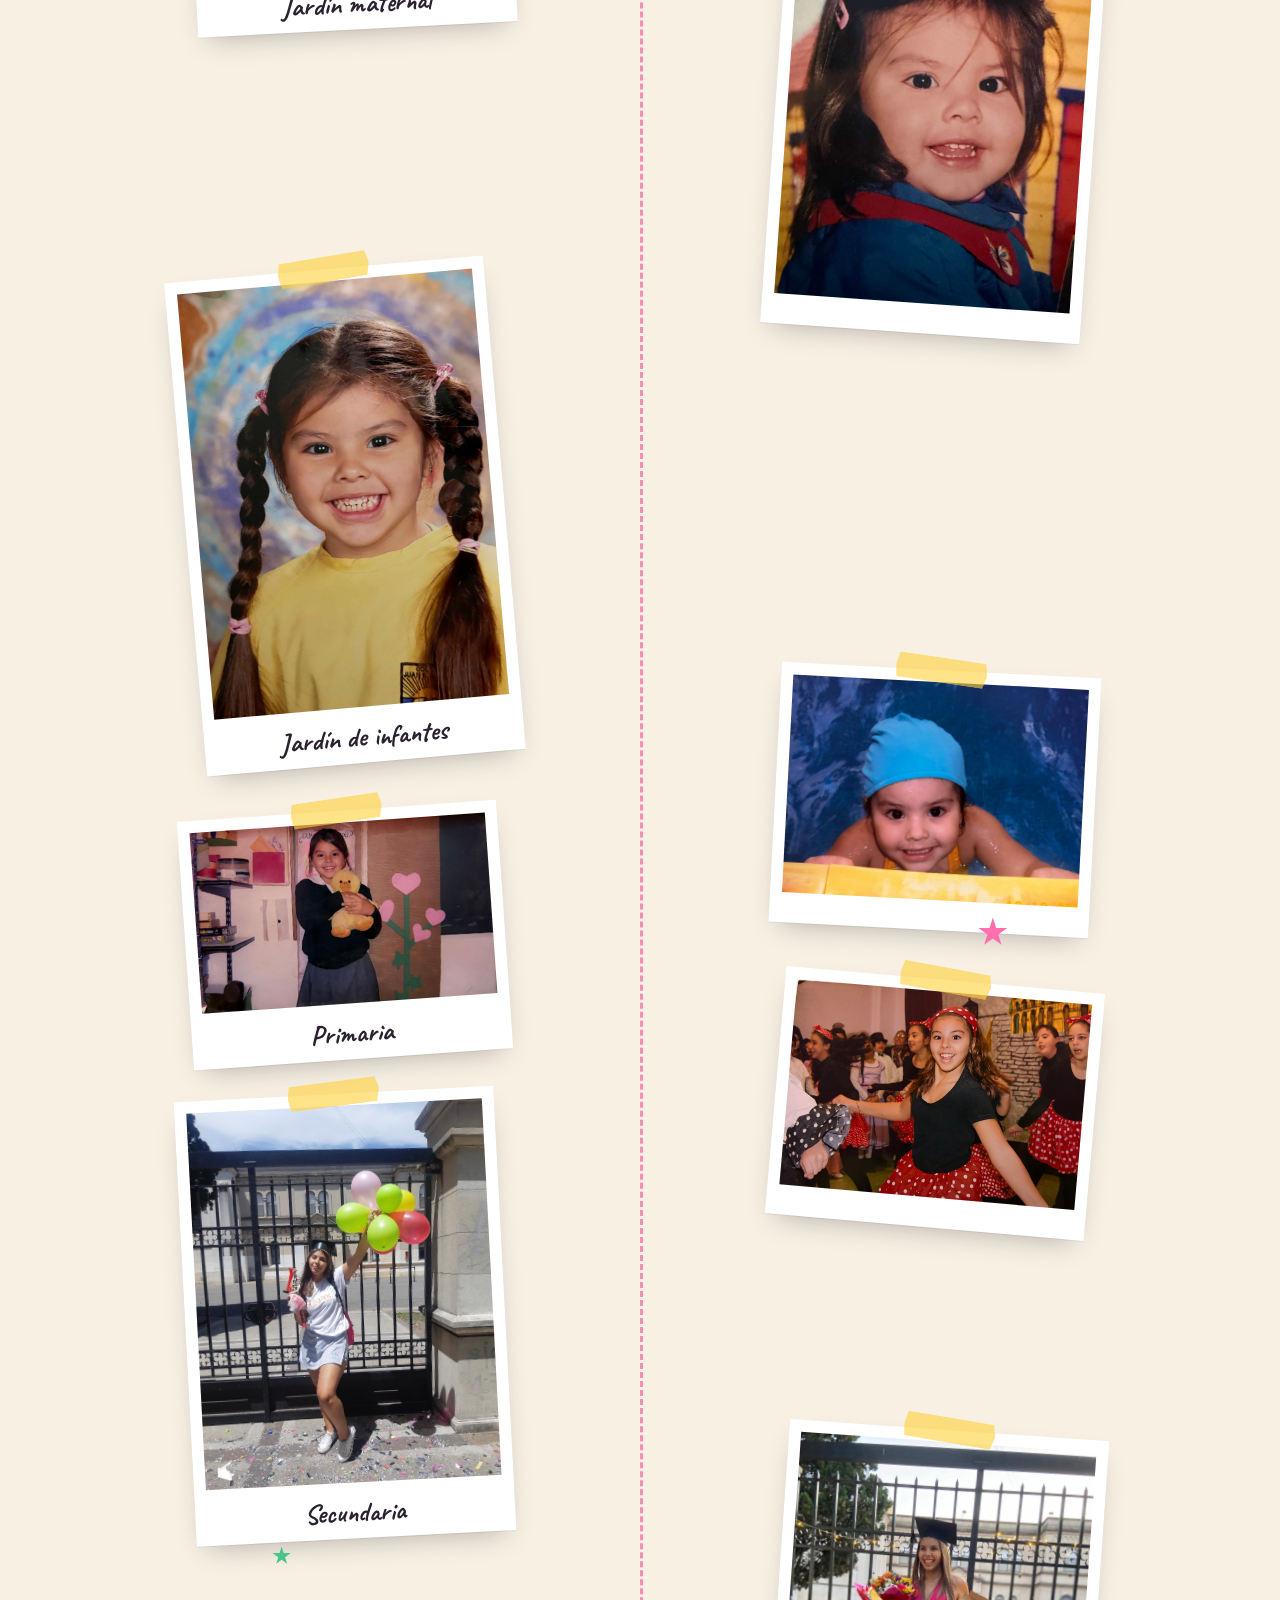
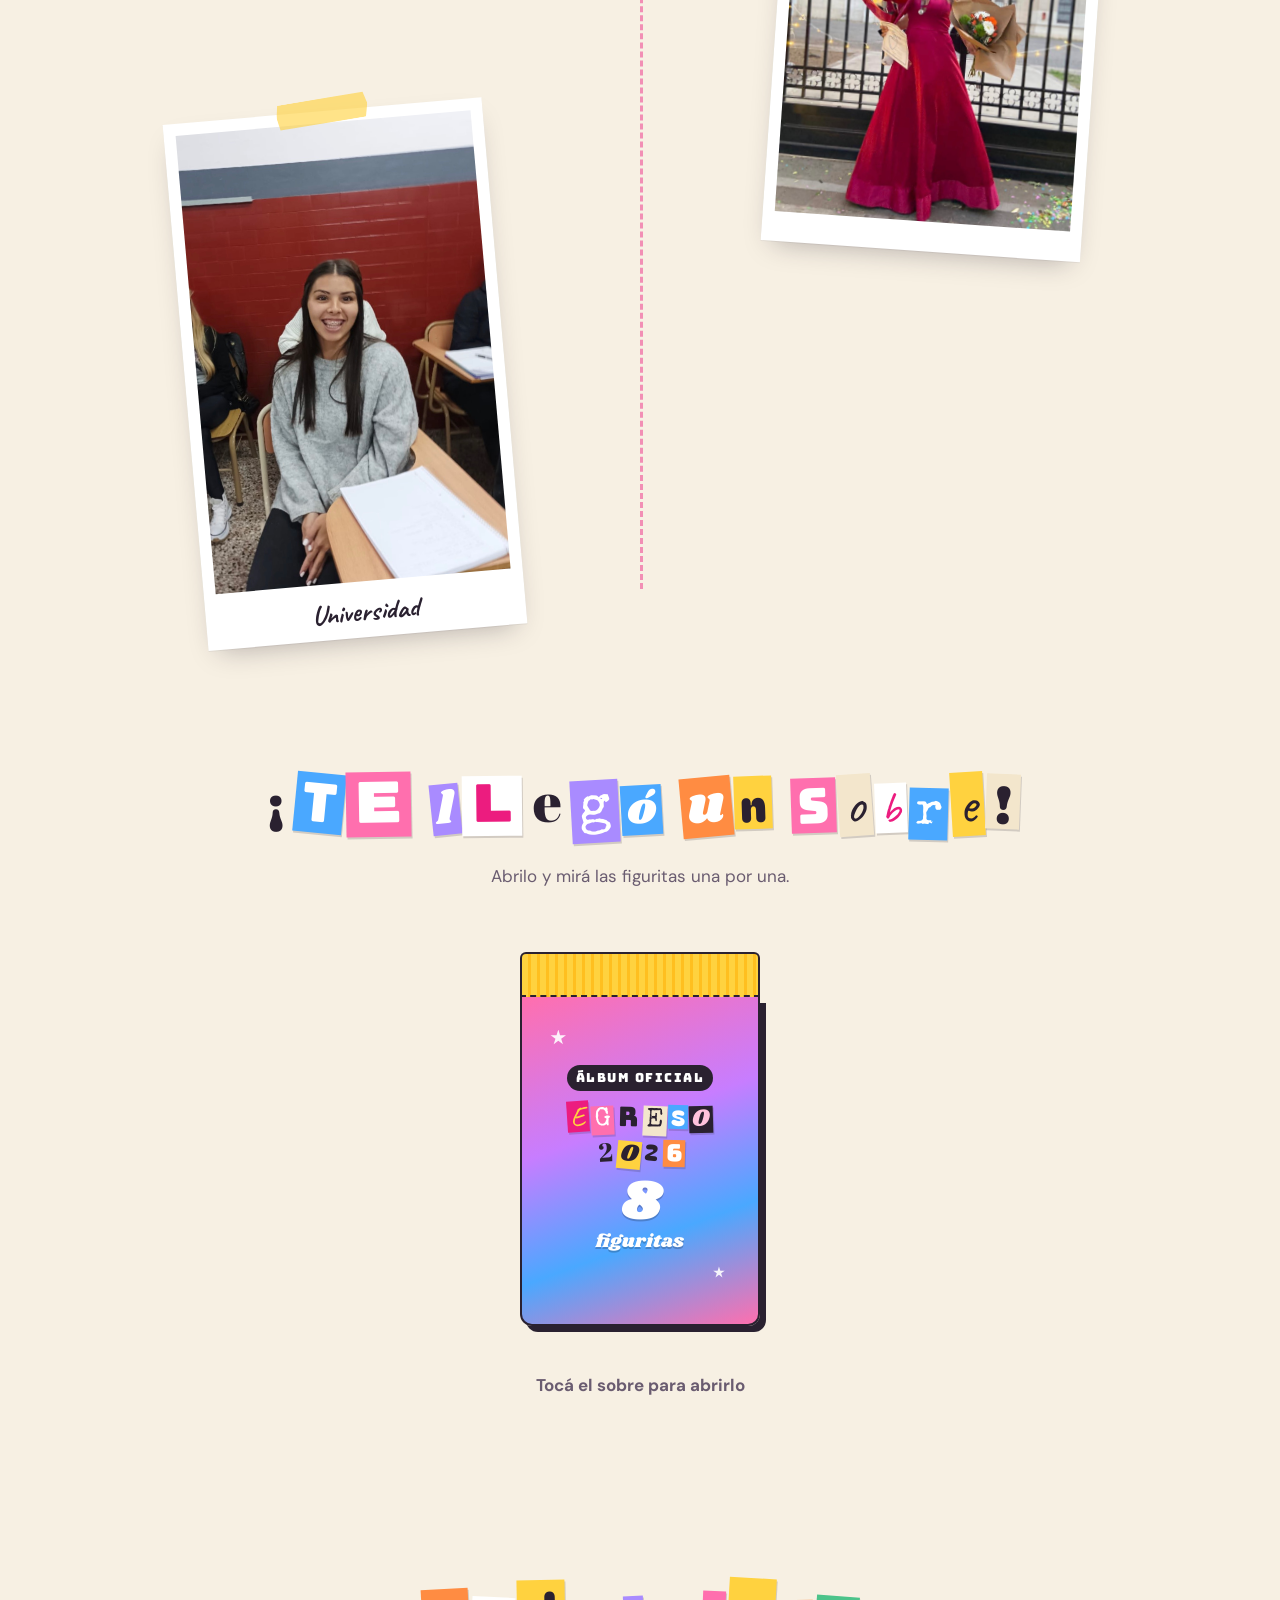
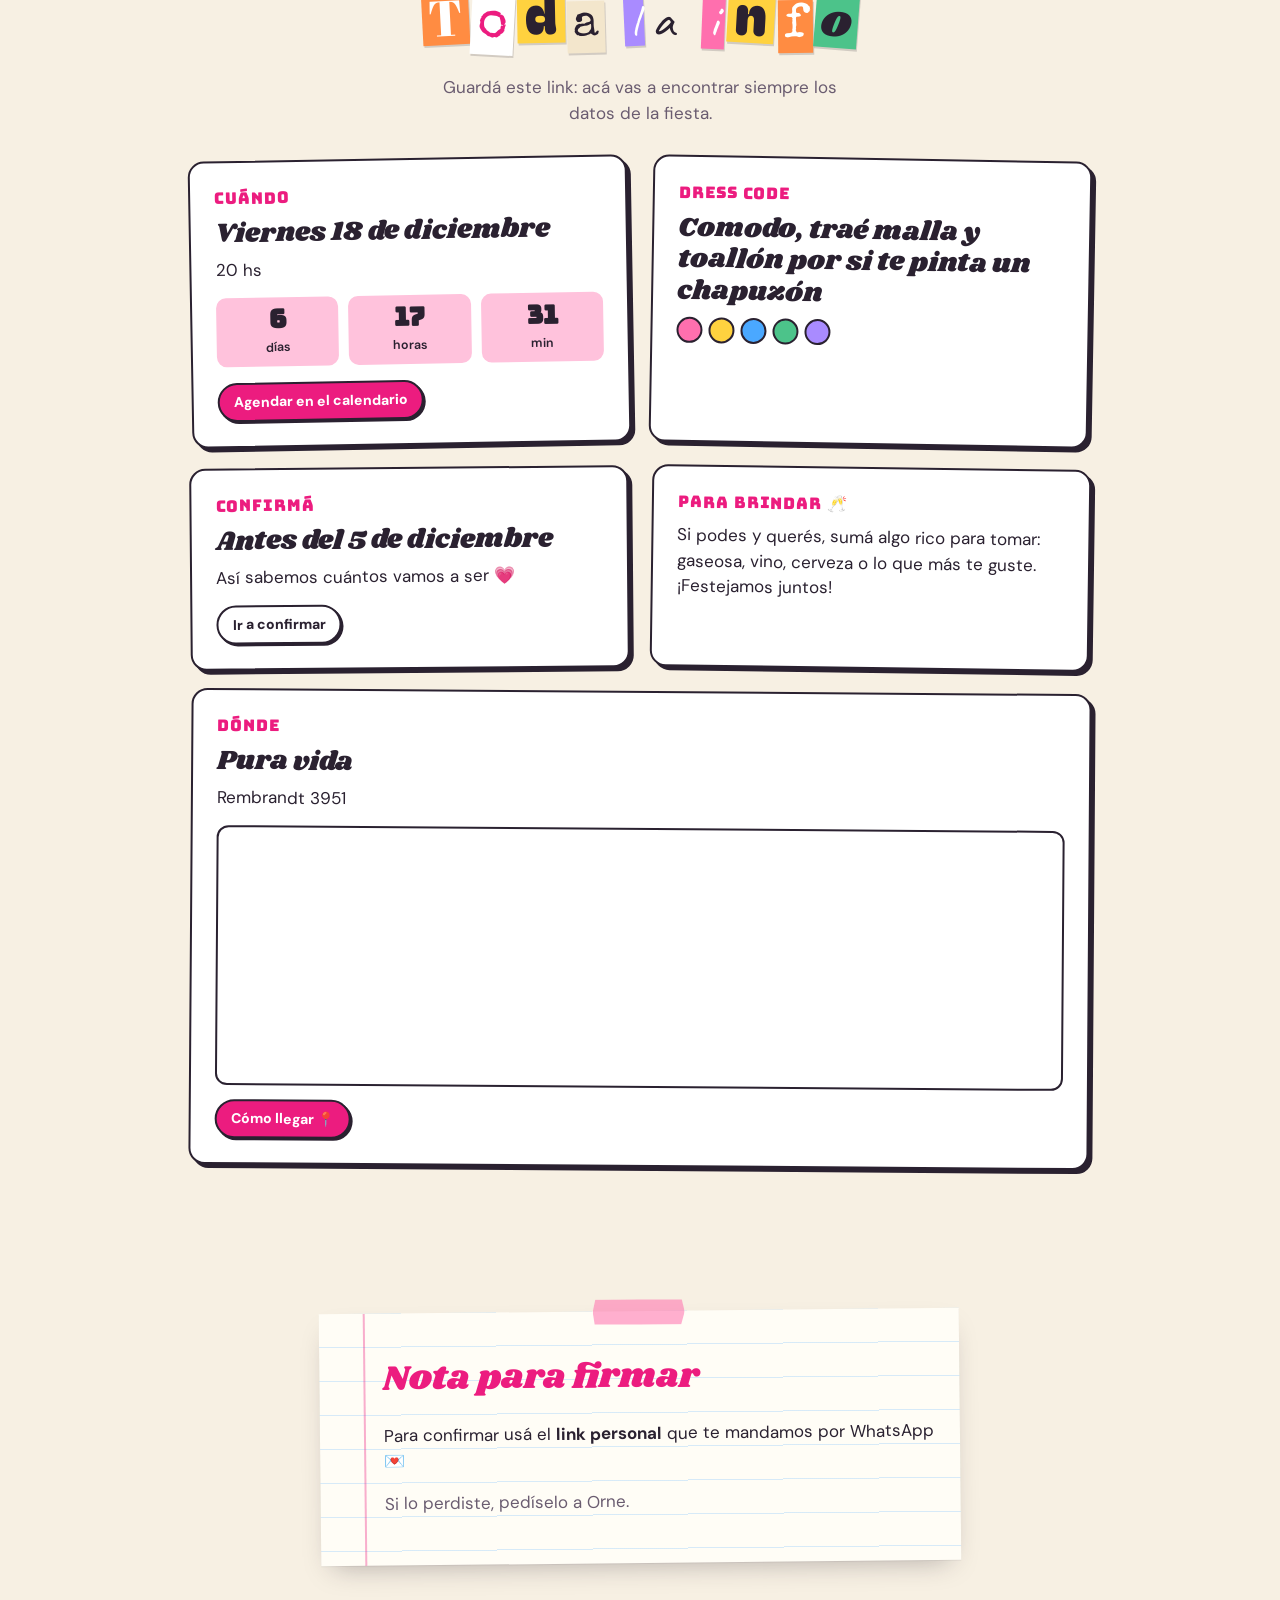
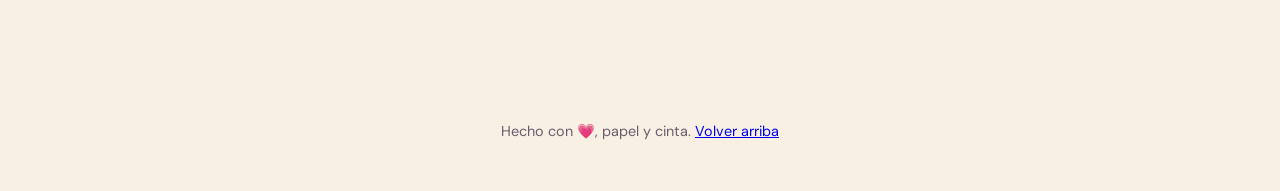
==== commit 43d6ce8d: "feat: enhance message display with scrollable container and preserve whitespace" ====
--- a/index.html
+++ b/index.html
@@ -613,7 +613,7 @@
       box.innerHTML = `
         <p>${van ? `¡Genial, ${esc(familia)}! Los esperamos 🎉` : `Gracias por avisar, ${esc(familia)}. ¡Los vamos a extrañar!`}</p>
         <ul class="summary">${r.miembros.map((m) => `<li>${m.asiste ? '✅' : '❌'} ${esc(m.nombre)}</li>`).join('')}</ul>
-        ${r.mensaje ? `<p class="hand" style="font-size:1.4rem">“${esc(r.mensaje)}”</p>` : ''}
+        ${r.mensaje ? `<p class="hand" style="font-size:1.4rem;white-space:pre-wrap">“${esc(r.mensaje)}”</p>` : ''}
         ${van ? `<p class="muted">🥂 ${esc(E.bebidas)}</p>` : ''}
         <button class="btn alt sm" id="edit">Cambiar respuesta</button>`;
       $('#edit').onclick = () => { state.editing = true; renderRsvp(); };
